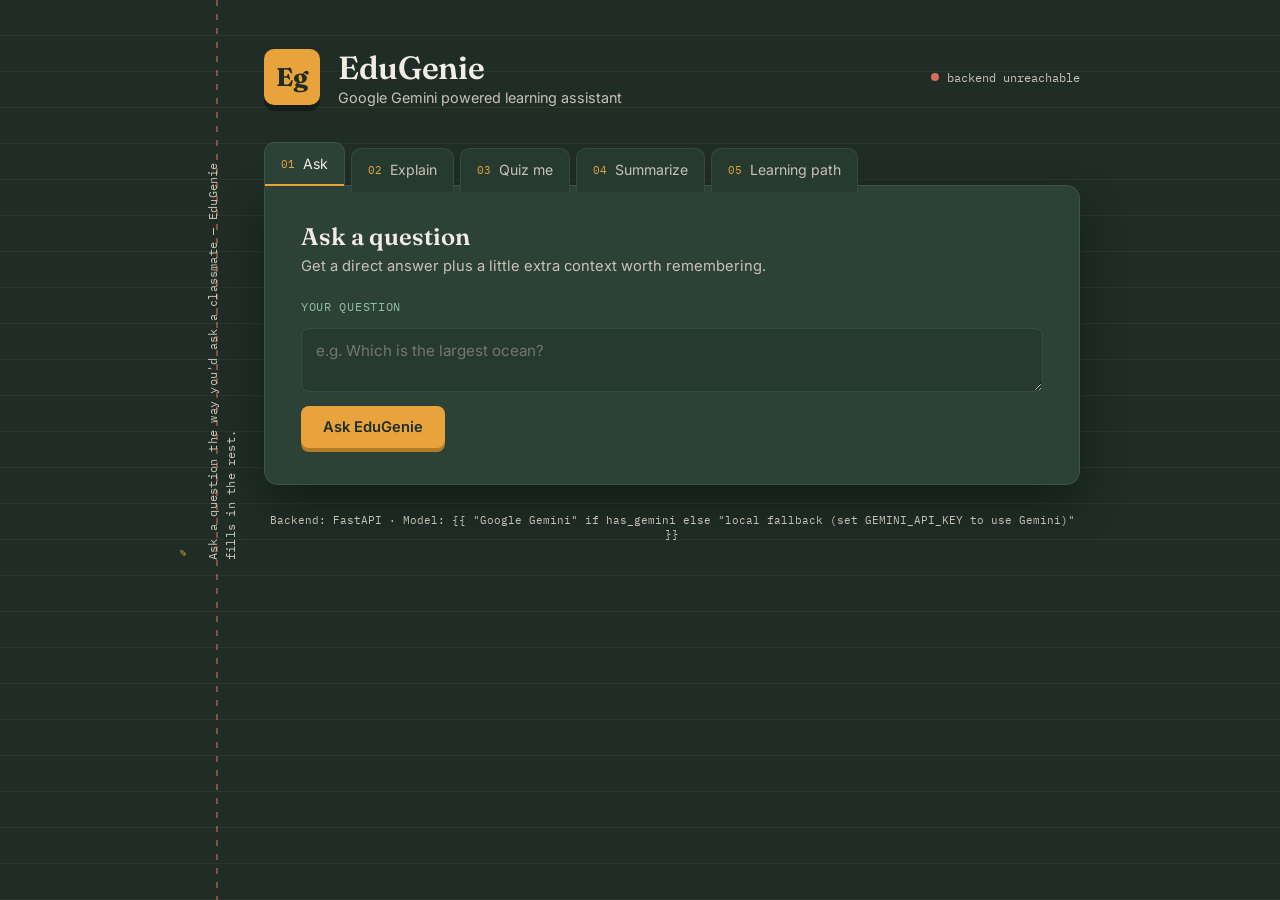
==== templates/index.html @ 2c862228 "Add files via upload" ====
<!DOCTYPE html>
<html lang="en">
<head>
<meta charset="UTF-8">
<meta name="viewport" content="width=device-width, initial-scale=1.0">
<title>EduGenie — Learning Assistant</title>
<link rel="preconnect" href="https://fonts.googleapis.com">
<link href="https://fonts.googleapis.com/css2?family=Fraunces:opsz,wght@9..144,400;9..144,600;9..144,700&family=Inter:wght@400;500;600&family=IBM+Plex+Mono:wght@400;500&display=swap" rel="stylesheet">
<link rel="stylesheet" href="/static/style.css">
</head>
<body>

<div class="notebook">

  <!-- Margin rail: rotating study tips, notebook-margin style -->
  <aside class="margin-rail" aria-hidden="true">
    <div class="margin-rail__spine"></div>
    <div class="margin-rail__note" id="marginNote">
      <span class="margin-rail__pin">✎</span>
      <p>Ask a question the way you'd ask a classmate — EduGenie fills in the rest.</p>
    </div>
  </aside>

  <div class="page">

    <header class="masthead">
      <div class="masthead__mark">Eg</div>
      <div class="masthead__text">
        <h1>EduGenie</h1>
        <p>Google Gemini powered learning assistant</p>
      </div>
      <div class="masthead__status" id="backendStatus">
        <span class="status-dot" id="statusDot"></span>
        <span id="statusLabel">checking backend…</span>
      </div>
    </header>

    <nav class="tabs" role="tablist" aria-label="EduGenie tools">
      <button class="tab" data-panel="ask" role="tab" aria-selected="true">
        <span class="tab__index">01</span>Ask
      </button>
      <button class="tab" data-panel="explain" role="tab" aria-selected="false">
        <span class="tab__index">02</span>Explain
      </button>
      <button class="tab" data-panel="quiz" role="tab" aria-selected="false">
        <span class="tab__index">03</span>Quiz me
      </button>
      <button class="tab" data-panel="summarize" role="tab" aria-selected="false">
        <span class="tab__index">04</span>Summarize
      </button>
      <button class="tab" data-panel="path" role="tab" aria-selected="false">
        <span class="tab__index">05</span>Learning path
      </button>
    </nav>

    <main class="sheet">

      <!-- ASK -->
      <section class="panel is-active" id="panel-ask">
        <h2>Ask a question</h2>
        <p class="panel__hint">Get a direct answer plus a little extra context worth remembering.</p>
        <form id="form-ask" class="form">
          <label for="ask-question">Your question</label>
          <textarea id="ask-question" required placeholder="e.g. Which is the largest ocean?"></textarea>
          <button type="submit" class="btn">Ask EduGenie</button>
        </form>
        <div class="result" id="result-ask" hidden></div>
      </section>

      <!-- EXPLAIN -->
      <section class="panel" id="panel-explain">
        <h2>Explain a concept</h2>
        <p class="panel__hint">Break down a topic in plain language, tuned to your level.</p>
        <form id="form-explain" class="form">
          <label for="explain-concept">Concept</label>
          <input id="explain-concept" type="text" required placeholder="e.g. Pythagoras Theorem">
          <label for="explain-level">Explain it like I'm...</label>
          <select id="explain-level">
            <option value="beginner">Just starting out</option>
            <option value="intermediate">Comfortable with basics</option>
            <option value="advanced">Ready for depth</option>
          </select>
          <button type="submit" class="btn">Explain it</button>
        </form>
        <div class="result" id="result-explain" hidden></div>
      </section>

      <!-- QUIZ -->
      <section class="panel" id="panel-quiz">
        <h2>Generate a quiz</h2>
        <p class="panel__hint">Test yourself. Answers are hidden until you flip the card.</p>
        <form id="form-quiz" class="form">
          <label for="quiz-topic">Topic</label>
          <input id="quiz-topic" type="text" required placeholder="e.g. Pythagoras Theorem">
          <div class="form-row">
            <div>
              <label for="quiz-count">Questions</label>
              <input id="quiz-count" type="number" min="1" max="15" value="5">
            </div>
            <div>
              <label for="quiz-difficulty">Difficulty</label>
              <select id="quiz-difficulty">
                <option value="easy">Easy</option>
                <option value="medium" selected>Medium</option>
                <option value="hard">Hard</option>
              </select>
            </div>
          </div>
          <button type="submit" class="btn">Generate quiz</button>
        </form>
        <div class="result" id="result-quiz" hidden></div>
      </section>

      <!-- SUMMARIZE -->
      <section class="panel" id="panel-summarize">
        <h2>Summarize study material</h2>
        <p class="panel__hint">Paste notes, an article, or a chapter — get the exam-ready version.</p>
        <form id="form-summarize" class="form">
          <label for="summarize-text">Text to summarize</label>
          <textarea id="summarize-text" required rows="8" placeholder="Paste your text here..."></textarea>
          <label for="summarize-length">Summary length</label>
          <select id="summarize-length">
            <option value="short">Short (2-3 sentences)</option>
            <option value="medium" selected>Medium (one paragraph)</option>
            <option value="detailed">Detailed (with key points)</option>
          </select>
          <button type="submit" class="btn">Summarize</button>
        </form>
        <div class="result" id="result-summarize" hidden></div>
      </section>

      <!-- LEARNING PATH -->
      <section class="panel" id="panel-path">
        <h2>Build a learning path</h2>
        <p class="panel__hint">A staged roadmap from where you are to where you want to be.</p>
        <form id="form-path" class="form">
          <label for="path-topic">Topic</label>
          <input id="path-topic" type="text" required placeholder="e.g. SQL">
          <label for="path-level">Current level</label>
          <select id="path-level">
            <option value="beginner">Beginner</option>
            <option value="intermediate">Intermediate</option>
            <option value="advanced">Advanced</option>
          </select>
          <label for="path-goal">Goal (optional)</label>
          <input id="path-goal" type="text" placeholder="e.g. be job-ready for a data analyst role">
          <button type="submit" class="btn">Build my path</button>
        </form>
        <div class="result" id="result-path" hidden></div>
      </section>

    </main>

    <footer class="colophon">
      <span>Backend: FastAPI · Model: {{ "Google Gemini" if has_gemini else "local fallback (set GEMINI_API_KEY to use Gemini)" }}</span>
    </footer>

  </div>
</div>

<template id="tpl-quiz-card">
  <article class="quiz-card">
    <div class="quiz-card__front">
      <span class="quiz-card__num"></span>
      <p class="quiz-card__question"></p>
      <ul class="quiz-card__options"></ul>
      <button type="button" class="btn btn--ghost quiz-card__reveal">Reveal answer</button>
    </div>
    <div class="quiz-card__back" hidden>
      <p class="quiz-card__correct"></p>
      <p class="quiz-card__explanation"></p>
    </div>
  </article>
</template>

<script src="/static/script.js"></script>
</body>
</html>
---- static/style.css ----
/* =========================================================
   EduGenie — "Chalkboard Notebook" design system
   ========================================================= */

:root {
  --bg: #1f2d26;
  --surface: #263a30;
  --surface-raised: #2d4237;
  --chalk: #f1ede4;
  --chalk-dim: #c9c2b4;
  --marigold: #e8a33d;
  --sage: #8fbf9f;
  --clay: #d96c5a;
  --rule-line: rgba(241, 237, 228, 0.09);
  --shadow: rgba(0, 0, 0, 0.35);

  --font-display: "Fraunces", Georgia, serif;
  --font-body: "Inter", system-ui, sans-serif;
  --font-mono: "IBM Plex Mono", "SFMono-Regular", monospace;
}

* { box-sizing: border-box; }

html, body {
  margin: 0;
  padding: 0;
  background: var(--bg);
  color: var(--chalk);
  font-family: var(--font-body);
  min-height: 100vh;
}

body {
  background-image:
    repeating-linear-gradient(
      to bottom,
      transparent,
      transparent 35px,
      var(--rule-line) 36px
    );
}

button { font-family: inherit; }

@media (prefers-reduced-motion: reduce) {
  *, *::before, *::after { animation-duration: 0.01ms !important; transition-duration: 0.01ms !important; }
}

/* ---------- Layout shell ---------- */

.notebook {
  display: grid;
  grid-template-columns: 64px minmax(0, 880px);
  justify-content: center;
  gap: 0;
  max-width: 1100px;
  margin: 0 auto;
  min-height: 100vh;
}

.margin-rail {
  position: relative;
  padding-top: 140px;
}

.margin-rail__spine {
  position: absolute;
  top: 0;
  right: 14px;
  bottom: 0;
  width: 2px;
  background: repeating-linear-gradient(
    to bottom,
    var(--clay) 0,
    var(--clay) 6px,
    transparent 6px,
    transparent 14px
  );
  opacity: 0.55;
}

.margin-rail__note {
  writing-mode: vertical-rl;
  transform: rotate(180deg);
  color: var(--chalk-dim);
  font-family: var(--font-mono);
  font-size: 0.72rem;
  letter-spacing: 0.02em;
  line-height: 1.6;
  max-height: 420px;
  padding-right: 6px;
}

.margin-rail__pin {
  display: inline-block;
  color: var(--marigold);
  margin-bottom: 8px;
}

.page {
  padding: 48px 32px 80px;
  min-width: 0;
}

/* ---------- Masthead ---------- */

.masthead {
  display: flex;
  align-items: center;
  gap: 18px;
  margin-bottom: 36px;
}

.masthead__mark {
  font-family: var(--font-display);
  font-weight: 700;
  font-size: 1.6rem;
  width: 56px;
  height: 56px;
  border-radius: 10px;
  background: var(--marigold);
  color: #1f2d26;
  display: flex;
  align-items: center;
  justify-content: center;
  flex-shrink: 0;
  box-shadow: 0 6px 0 var(--shadow);
}

.masthead__text h1 {
  font-family: var(--font-display);
  font-size: 2rem;
  font-weight: 600;
  margin: 0;
  letter-spacing: -0.01em;
}

.masthead__text p {
  margin: 2px 0 0;
  color: var(--chalk-dim);
  font-size: 0.9rem;
}

.masthead__status {
  margin-left: auto;
  display: flex;
  align-items: center;
  gap: 8px;
  font-family: var(--font-mono);
  font-size: 0.72rem;
  color: var(--chalk-dim);
  white-space: nowrap;
}

.status-dot {
  width: 8px;
  height: 8px;
  border-radius: 50%;
  background: var(--chalk-dim);
  display: inline-block;
}
.status-dot.ok { background: var(--sage); }
.status-dot.warn { background: var(--marigold); }
.status-dot.error { background: var(--clay); }

/* ---------- Tabs (notebook dividers) ---------- */

.tabs {
  display: flex;
  gap: 6px;
  flex-wrap: wrap;
  margin-bottom: -1px;
  position: relative;
  z-index: 1;
}

.tab {
  background: var(--surface);
  color: var(--chalk-dim);
  border: 1px solid var(--rule-line);
  border-bottom: none;
  border-radius: 10px 10px 0 0;
  padding: 12px 16px 14px;
  cursor: pointer;
  font-size: 0.88rem;
  display: flex;
  align-items: center;
  gap: 8px;
  transform: translateY(6px);
  transition: transform 0.15s ease, background 0.15s ease, color 0.15s ease;
}

.tab__index {
  font-family: var(--font-mono);
  font-size: 0.68rem;
  color: var(--marigold);
}

.tab:hover {
  transform: translateY(2px);
  color: var(--chalk);
}

.tab[aria-selected="true"] {
  background: var(--surface-raised);
  color: var(--chalk);
  transform: translateY(0);
  box-shadow: 0 -2px 0 var(--marigold) inset;
}

/* ---------- Sheet (main card) ---------- */

.sheet {
  background: var(--surface-raised);
  border: 1px solid var(--rule-line);
  border-radius: 4px 14px 14px 14px;
  padding: 36px;
  box-shadow: 0 18px 40px var(--shadow);
}

.panel { display: none; animation: fade-in 0.25s ease; }
.panel.is-active { display: block; }

@keyframes fade-in {
  from { opacity: 0; transform: translateY(4px); }
  to { opacity: 1; transform: translateY(0); }
}

.panel h2 {
  font-family: var(--font-display);
  font-weight: 600;
  font-size: 1.5rem;
  margin: 0 0 6px;
}

.panel__hint {
  color: var(--chalk-dim);
  margin: 0 0 24px;
  font-size: 0.92rem;
}

/* ---------- Forms ---------- */

.form {
  display: flex;
  flex-direction: column;
  gap: 14px;
}

.form label {
  font-family: var(--font-mono);
  font-size: 0.72rem;
  text-transform: uppercase;
  letter-spacing: 0.06em;
  color: var(--sage);
}

.form input,
.form textarea,
.form select {
  background: var(--surface);
  border: 1px solid var(--rule-line);
  border-radius: 8px;
  padding: 12px 14px;
  color: var(--chalk);
  font-family: var(--font-body);
  font-size: 0.95rem;
  resize: vertical;
}

.form input:focus,
.form textarea:focus,
.form select:focus {
  outline: 2px solid var(--marigold);
  outline-offset: 1px;
}

.form-row {
  display: grid;
  grid-template-columns: 1fr 1fr;
  gap: 14px;
}

.btn {
  align-self: flex-start;
  background: var(--marigold);
  color: #1f2d26;
  border: none;
  border-radius: 8px;
  padding: 12px 22px;
  font-weight: 600;
  font-size: 0.92rem;
  cursor: pointer;
  box-shadow: 0 4px 0 #b57a24;
  transition: transform 0.1s ease, box-shadow 0.1s ease;
}

.btn:hover { transform: translateY(1px); box-shadow: 0 3px 0 #b57a24; }
.btn:active { transform: translateY(3px); box-shadow: 0 1px 0 #b57a24; }
.btn:disabled { opacity: 0.6; cursor: progress; }

.btn--ghost {
  background: transparent;
  color: var(--sage);
  border: 1px solid var(--sage);
  box-shadow: none;
  padding: 8px 14px;
  font-size: 0.82rem;
}
.btn--ghost:hover { transform: none; background: rgba(143, 191, 159, 0.1); }

/* ---------- Results ---------- */

.result {
  margin-top: 26px;
  padding-top: 22px;
  border-top: 1px dashed var(--rule-line);
}

.result[hidden] { display: none; }

.result.is-loading { color: var(--chalk-dim); font-family: var(--font-mono); font-size: 0.85rem; }
.result.is-error { color: var(--clay); font-family: var(--font-mono); font-size: 0.85rem; }

.result__source {
  display: inline-block;
  margin-top: 14px;
  font-family: var(--font-mono);
  font-size: 0.68rem;
  color: var(--chalk-dim);
  border: 1px solid var(--rule-line);
  border-radius: 4px;
  padding: 3px 8px;
}

.result__text {
  white-space: pre-wrap;
  line-height: 1.65;
  font-size: 0.97rem;
}

/* ---------- Quiz cards ---------- */

.quiz-grid {
  display: flex;
  flex-direction: column;
  gap: 16px;
}

.quiz-card {
  background: var(--surface);
  border: 1px solid var(--rule-line);
  border-radius: 10px;
  padding: 20px;
}

.quiz-card__num {
  font-family: var(--font-mono);
  color: var(--marigold);
  font-size: 0.75rem;
}

.quiz-card__question {
  font-size: 1rem;
  margin: 8px 0 14px;
}

.quiz-card__options {
  list-style: none;
  margin: 0 0 16px;
  padding: 0;
  display: flex;
  flex-direction: column;
  gap: 8px;
}

.quiz-card__options li {
  border: 1px solid var(--rule-line);
  border-radius: 6px;
  padding: 9px 12px;
  font-size: 0.9rem;
  color: var(--chalk-dim);
}

.quiz-card__back {
  margin-top: 10px;
  padding-top: 14px;
  border-top: 1px dashed var(--rule-line);
}

.quiz-card__correct {
  color: var(--sage);
  font-weight: 600;
  margin: 0 0 6px;
}

.quiz-card__explanation {
  color: var(--chalk-dim);
  margin: 0;
  font-size: 0.9rem;
  line-height: 1.55;
}

/* ---------- Learning path ---------- */

.path-stage {
  border-left: 2px solid var(--marigold);
  padding: 4px 0 18px 20px;
  margin-left: 6px;
  position: relative;
}

.path-stage::before {
  content: "";
  position: absolute;
  left: -6px;
  top: 6px;
  width: 10px;
  height: 10px;
  border-radius: 50%;
  background: var(--marigold);
}

.path-stage h3 {
  font-family: var(--font-display);
  font-size: 1.05rem;
  margin: 0 0 6px;
}

.path-stage p {
  margin: 4px 0;
  font-size: 0.88rem;
  color: var(--chalk-dim);
}

.path-stage .tag-list {
  display: flex;
  flex-wrap: wrap;
  gap: 6px;
  margin: 6px 0;
}

.tag {
  font-family: var(--font-mono);
  font-size: 0.7rem;
  background: rgba(143, 191, 159, 0.12);
  color: var(--sage);
  border-radius: 4px;
  padding: 3px 8px;
}

/* ---------- Footer ---------- */

.colophon {
  margin-top: 28px;
  text-align: center;
  font-family: var(--font-mono);
  font-size: 0.7rem;
  color: var(--chalk-dim);
}

/* ---------- Responsive ---------- */

@media (max-width: 720px) {
  .notebook { grid-template-columns: 1fr; }
  .margin-rail { display: none; }
  .page { padding: 28px 16px 60px; }
  .sheet { padding: 22px; }
  .form-row { grid-template-columns: 1fr; }
  .masthead__status { display: none; }
}
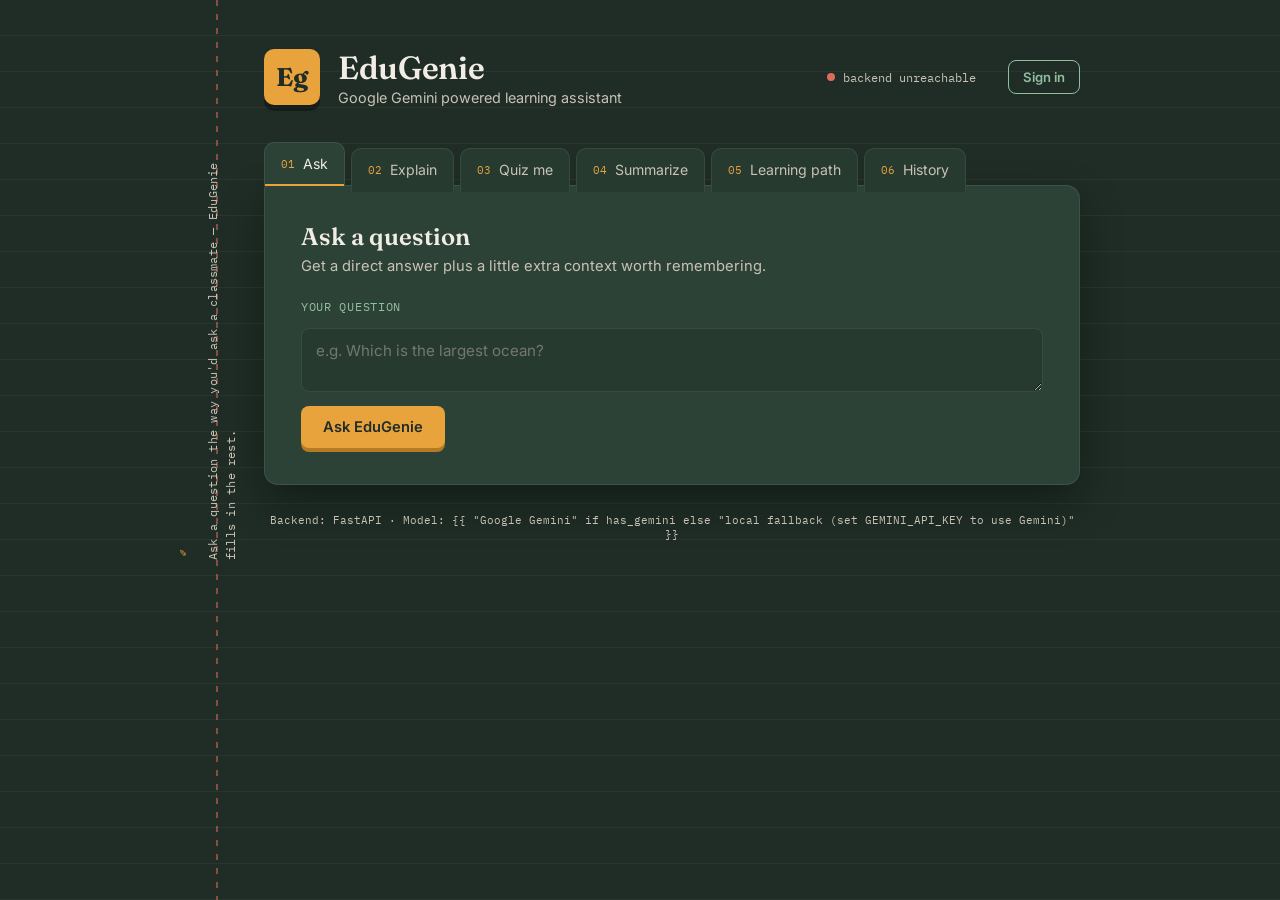
==== commit 4fc5c37f: "Add files via upload" ====
--- a/templates/index.html
+++ b/templates/index.html
@@ -33,6 +33,9 @@
         <span class="status-dot" id="statusDot"></span>
         <span id="statusLabel">checking backend…</span>
       </div>
+      <div class="masthead__account" id="accountArea">
+        <button class="btn btn--ghost" id="btnShowAuth" type="button">Sign in</button>
+      </div>
     </header>
 
     <nav class="tabs" role="tablist" aria-label="EduGenie tools">
@@ -50,6 +53,9 @@
       </button>
       <button class="tab" data-panel="path" role="tab" aria-selected="false">
         <span class="tab__index">05</span>Learning path
+      </button>
+      <button class="tab" data-panel="history" role="tab" aria-selected="false">
+        <span class="tab__index">06</span>History
       </button>
     </nav>
 
@@ -149,6 +155,17 @@
         <div class="result" id="result-path" hidden></div>
       </section>
 
+      <!-- HISTORY -->
+      <section class="panel" id="panel-history">
+        <h2>Your history</h2>
+        <p class="panel__hint">Everything you've asked, explained, quizzed, summarized, or planned — saved to your account.</p>
+        <div id="history-signed-out" class="history-locked" hidden>
+          <p>Sign in to start saving your history.</p>
+          <button class="btn" id="btnHistorySignIn" type="button">Sign in</button>
+        </div>
+        <div id="history-list" class="history-list"></div>
+      </section>
+
     </main>
 
     <footer class="colophon">
@@ -173,6 +190,40 @@
   </article>
 </template>
 
+<!-- AUTH MODAL -->
+<div class="modal-backdrop" id="authModal" hidden>
+  <div class="modal" role="dialog" aria-modal="true" aria-labelledby="authModalTitle">
+    <button class="modal__close" id="authModalClose" type="button" aria-label="Close">&times;</button>
+
+    <div class="modal__tabs">
+      <button class="modal__tab is-active" data-auth="login" type="button">Sign in</button>
+      <button class="modal__tab" data-auth="signup" type="button">Create account</button>
+    </div>
+
+    <h2 id="authModalTitle" class="modal__title">Sign in</h2>
+
+    <form id="form-login" class="form">
+      <label for="login-identifier">Username or email</label>
+      <input id="login-identifier" type="text" required autocomplete="username">
+      <label for="login-password">Password</label>
+      <input id="login-password" type="password" required autocomplete="current-password">
+      <button type="submit" class="btn">Sign in</button>
+    </form>
+
+    <form id="form-signup" class="form" hidden>
+      <label for="signup-username">Username</label>
+      <input id="signup-username" type="text" required minlength="3" autocomplete="username">
+      <label for="signup-email">Email</label>
+      <input id="signup-email" type="email" required autocomplete="email">
+      <label for="signup-password">Password</label>
+      <input id="signup-password" type="password" required minlength="6" autocomplete="new-password">
+      <button type="submit" class="btn">Create account</button>
+    </form>
+
+    <p class="modal__error" id="authError" hidden></p>
+  </div>
+</div>
+
 <script src="/static/script.js"></script>
 </body>
 </html>
--- a/static/style.css
+++ b/static/style.css
@@ -449,6 +449,172 @@
   padding: 3px 8px;
 }
 
+/* ---------- Account area ---------- */
+
+.masthead__account {
+  display: flex;
+  align-items: center;
+  gap: 10px;
+  margin-left: 14px;
+}
+
+.account-chip {
+  display: flex;
+  align-items: center;
+  gap: 10px;
+  font-family: var(--font-mono);
+  font-size: 0.78rem;
+  color: var(--chalk-dim);
+}
+
+.account-chip__name {
+  color: var(--marigold);
+  font-weight: 600;
+}
+
+.account-chip .btn--ghost {
+  padding: 6px 12px;
+  font-size: 0.72rem;
+}
+
+/* ---------- History panel ---------- */
+
+.history-locked {
+  text-align: center;
+  padding: 40px 20px;
+  color: var(--chalk-dim);
+}
+
+.history-locked p {
+  margin-bottom: 16px;
+}
+
+.history-list {
+  display: flex;
+  flex-direction: column;
+  gap: 10px;
+}
+
+.history-item {
+  display: flex;
+  align-items: baseline;
+  gap: 12px;
+  background: var(--surface);
+  border: 1px solid var(--rule-line);
+  border-radius: 8px;
+  padding: 12px 16px;
+}
+
+.history-item__feature {
+  font-family: var(--font-mono);
+  font-size: 0.68rem;
+  color: var(--sage);
+  text-transform: uppercase;
+  letter-spacing: 0.04em;
+  flex-shrink: 0;
+  width: 90px;
+}
+
+.history-item__text {
+  flex: 1;
+  font-size: 0.88rem;
+  color: var(--chalk);
+  overflow: hidden;
+  text-overflow: ellipsis;
+  white-space: nowrap;
+}
+
+.history-item__time {
+  font-family: var(--font-mono);
+  font-size: 0.68rem;
+  color: var(--chalk-dim);
+  flex-shrink: 0;
+}
+
+.history-empty {
+  color: var(--chalk-dim);
+  font-size: 0.9rem;
+  text-align: center;
+  padding: 30px 0;
+}
+
+/* ---------- Auth modal ---------- */
+
+.modal-backdrop {
+  position: fixed;
+  inset: 0;
+  background: rgba(0, 0, 0, 0.55);
+  display: flex;
+  align-items: center;
+  justify-content: center;
+  z-index: 50;
+  padding: 20px;
+}
+
+.modal-backdrop[hidden] { display: none; }
+
+.modal {
+  background: var(--surface-raised);
+  border: 1px solid var(--rule-line);
+  border-radius: 14px;
+  padding: 32px;
+  width: 100%;
+  max-width: 400px;
+  position: relative;
+  box-shadow: 0 24px 60px var(--shadow);
+}
+
+.modal__close {
+  position: absolute;
+  top: 14px;
+  right: 16px;
+  background: none;
+  border: none;
+  color: var(--chalk-dim);
+  font-size: 1.4rem;
+  cursor: pointer;
+  line-height: 1;
+}
+.modal__close:hover { color: var(--chalk); }
+
+.modal__tabs {
+  display: flex;
+  gap: 8px;
+  margin-bottom: 18px;
+}
+
+.modal__tab {
+  flex: 1;
+  background: var(--surface);
+  border: 1px solid var(--rule-line);
+  border-radius: 8px;
+  padding: 8px;
+  color: var(--chalk-dim);
+  font-size: 0.82rem;
+  cursor: pointer;
+}
+
+.modal__tab.is-active {
+  background: var(--marigold);
+  color: #1f2d26;
+  font-weight: 600;
+  border-color: var(--marigold);
+}
+
+.modal__title {
+  font-family: var(--font-display);
+  font-size: 1.3rem;
+  margin: 0 0 18px;
+}
+
+.modal__error {
+  color: var(--clay);
+  font-family: var(--font-mono);
+  font-size: 0.8rem;
+  margin-top: 14px;
+}
+.modal__error[hidden] { display: none; }
+
 /* ---------- Footer ---------- */
 
 .colophon {
@@ -468,4 +634,5 @@
   .sheet { padding: 22px; }
   .form-row { grid-template-columns: 1fr; }
   .masthead__status { display: none; }
-}
+  .masthead__account { margin-left: auto; }
+}
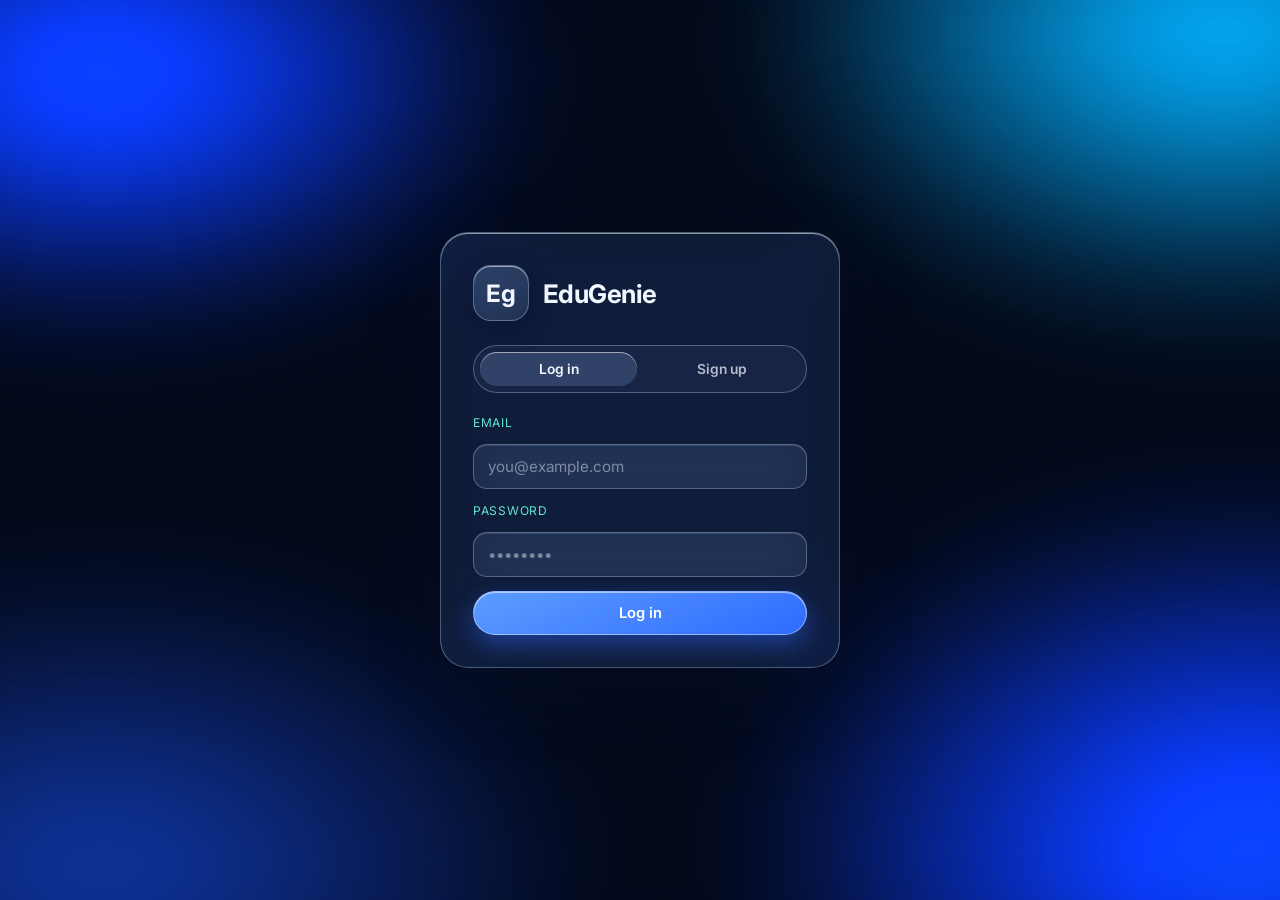
==== commit f9f97e83: "Add files via upload" ====
--- a/templates/index.html
+++ b/templates/index.html
@@ -3,176 +3,183 @@
 <head>
 <meta charset="UTF-8">
 <meta name="viewport" content="width=device-width, initial-scale=1.0">
-<title>EduGenie — Learning Assistant</title>
+<title>EduGenie</title>
 <link rel="preconnect" href="https://fonts.googleapis.com">
-<link href="https://fonts.googleapis.com/css2?family=Fraunces:opsz,wght@9..144,400;9..144,600;9..144,700&family=Inter:wght@400;500;600&family=IBM+Plex+Mono:wght@400;500&display=swap" rel="stylesheet">
+<link href="https://fonts.googleapis.com/css2?family=Inter:wght@400;500;600;700&family=IBM+Plex+Mono:wght@400;500&display=swap" rel="stylesheet">
 <link rel="stylesheet" href="/static/style.css">
 </head>
 <body>
 
-<div class="notebook">
-
-  <!-- Margin rail: rotating study tips, notebook-margin style -->
-  <aside class="margin-rail" aria-hidden="true">
-    <div class="margin-rail__spine"></div>
-    <div class="margin-rail__note" id="marginNote">
-      <span class="margin-rail__pin">✎</span>
-      <p>Ask a question the way you'd ask a classmate — EduGenie fills in the rest.</p>
-    </div>
-  </aside>
-
-  <div class="page">
-
-    <header class="masthead">
+<!-- ============== AUTH SCREEN ============== -->
+<div class="auth" id="authScreen" hidden>
+  <div class="auth__card">
+    <div class="auth__brand">
       <div class="masthead__mark">Eg</div>
-      <div class="masthead__text">
-        <h1>EduGenie</h1>
-        <p>Google Gemini powered learning assistant</p>
-      </div>
-      <div class="masthead__status" id="backendStatus">
-        <span class="status-dot" id="statusDot"></span>
-        <span id="statusLabel">checking backend…</span>
-      </div>
-      <div class="masthead__account" id="accountArea">
-        <button class="btn btn--ghost" id="btnShowAuth" type="button">Sign in</button>
-      </div>
-    </header>
-
-    <nav class="tabs" role="tablist" aria-label="EduGenie tools">
-      <button class="tab" data-panel="ask" role="tab" aria-selected="true">
-        <span class="tab__index">01</span>Ask
-      </button>
-      <button class="tab" data-panel="explain" role="tab" aria-selected="false">
-        <span class="tab__index">02</span>Explain
-      </button>
-      <button class="tab" data-panel="quiz" role="tab" aria-selected="false">
-        <span class="tab__index">03</span>Quiz me
-      </button>
-      <button class="tab" data-panel="summarize" role="tab" aria-selected="false">
-        <span class="tab__index">04</span>Summarize
-      </button>
-      <button class="tab" data-panel="path" role="tab" aria-selected="false">
-        <span class="tab__index">05</span>Learning path
-      </button>
-      <button class="tab" data-panel="history" role="tab" aria-selected="false">
-        <span class="tab__index">06</span>History
-      </button>
-    </nav>
-
-    <main class="sheet">
-
-      <!-- ASK -->
-      <section class="panel is-active" id="panel-ask">
-        <h2>Ask a question</h2>
-        <p class="panel__hint">Get a direct answer plus a little extra context worth remembering.</p>
-        <form id="form-ask" class="form">
-          <label for="ask-question">Your question</label>
-          <textarea id="ask-question" required placeholder="e.g. Which is the largest ocean?"></textarea>
-          <button type="submit" class="btn">Ask EduGenie</button>
-        </form>
-        <div class="result" id="result-ask" hidden></div>
-      </section>
-
-      <!-- EXPLAIN -->
-      <section class="panel" id="panel-explain">
-        <h2>Explain a concept</h2>
-        <p class="panel__hint">Break down a topic in plain language, tuned to your level.</p>
-        <form id="form-explain" class="form">
-          <label for="explain-concept">Concept</label>
-          <input id="explain-concept" type="text" required placeholder="e.g. Pythagoras Theorem">
-          <label for="explain-level">Explain it like I'm...</label>
-          <select id="explain-level">
-            <option value="beginner">Just starting out</option>
-            <option value="intermediate">Comfortable with basics</option>
-            <option value="advanced">Ready for depth</option>
-          </select>
-          <button type="submit" class="btn">Explain it</button>
-        </form>
-        <div class="result" id="result-explain" hidden></div>
-      </section>
-
-      <!-- QUIZ -->
-      <section class="panel" id="panel-quiz">
-        <h2>Generate a quiz</h2>
-        <p class="panel__hint">Test yourself. Answers are hidden until you flip the card.</p>
-        <form id="form-quiz" class="form">
-          <label for="quiz-topic">Topic</label>
-          <input id="quiz-topic" type="text" required placeholder="e.g. Pythagoras Theorem">
-          <div class="form-row">
-            <div>
-              <label for="quiz-count">Questions</label>
-              <input id="quiz-count" type="number" min="1" max="15" value="5">
-            </div>
-            <div>
-              <label for="quiz-difficulty">Difficulty</label>
-              <select id="quiz-difficulty">
-                <option value="easy">Easy</option>
-                <option value="medium" selected>Medium</option>
-                <option value="hard">Hard</option>
-              </select>
-            </div>
+      <h1>EduGenie</h1>
+    </div>
+
+    <div class="auth__tabs" role="tablist">
+      <button class="auth__tab is-active" data-authpanel="login" type="button">Log in</button>
+      <button class="auth__tab" data-authpanel="signup" type="button">Sign up</button>
+    </div>
+
+    <form id="form-login" class="form auth__panel is-active" data-authpanel="login">
+      <label for="login-email">Email</label>
+      <input id="login-email" type="email" required autocomplete="email" placeholder="you@example.com">
+      <label for="login-password">Password</label>
+      <input id="login-password" type="password" required autocomplete="current-password" placeholder="••••••••">
+      <button type="submit" class="btn btn--block">Log in</button>
+      <p class="auth__error" id="login-error" hidden></p>
+    </form>
+
+    <form id="form-signup" class="form auth__panel" data-authpanel="signup" hidden>
+      <label for="signup-name">Name</label>
+      <input id="signup-name" type="text" required autocomplete="name" placeholder="Your name">
+      <label for="signup-email">Email</label>
+      <input id="signup-email" type="email" required autocomplete="email" placeholder="you@example.com">
+      <label for="signup-password">Password</label>
+      <input id="signup-password" type="password" required minlength="6" autocomplete="new-password" placeholder="At least 6 characters">
+      <button type="submit" class="btn btn--block">Create account</button>
+      <p class="auth__error" id="signup-error" hidden></p>
+    </form>
+  </div>
+</div>
+
+<!-- ============== APP SHELL ============== -->
+<div class="page" id="appShell" hidden>
+
+  <header class="masthead">
+    <div class="masthead__mark">Eg</div>
+    <div class="masthead__text">
+      <h1>EduGenie</h1>
+    </div>
+    <div class="masthead__user">
+      <span class="status-dot" id="statusDot"></span>
+      <span class="masthead__username" id="userName"></span>
+      <button class="btn btn--ghost" id="logoutBtn" type="button">Log out</button>
+    </div>
+  </header>
+
+  <nav class="tabs" role="tablist" aria-label="EduGenie tools">
+    <button class="tab" data-panel="ask" role="tab" aria-selected="true">
+      <span class="tab__index">01</span>Ask
+    </button>
+    <button class="tab" data-panel="explain" role="tab" aria-selected="false">
+      <span class="tab__index">02</span>Explain
+    </button>
+    <button class="tab" data-panel="quiz" role="tab" aria-selected="false">
+      <span class="tab__index">03</span>Quiz me
+    </button>
+    <button class="tab" data-panel="summarize" role="tab" aria-selected="false">
+      <span class="tab__index">04</span>Summarize
+    </button>
+    <button class="tab" data-panel="path" role="tab" aria-selected="false">
+      <span class="tab__index">05</span>Learning path
+    </button>
+    <button class="tab" data-panel="history" role="tab" aria-selected="false">
+      <span class="tab__index">06</span>History
+    </button>
+  </nav>
+
+  <main class="sheet">
+
+    <!-- ASK -->
+    <section class="panel is-active" id="panel-ask">
+      <h2>Ask a question</h2>
+      <form id="form-ask" class="form">
+        <label for="ask-question">Your question</label>
+        <textarea id="ask-question" required placeholder="e.g. Which is the largest ocean?"></textarea>
+        <button type="submit" class="btn">Ask EduGenie</button>
+      </form>
+      <div class="result" id="result-ask" hidden></div>
+    </section>
+
+    <!-- EXPLAIN -->
+    <section class="panel" id="panel-explain">
+      <h2>Explain a concept</h2>
+      <form id="form-explain" class="form">
+        <label for="explain-concept">Concept</label>
+        <input id="explain-concept" type="text" required placeholder="e.g. Pythagoras Theorem">
+        <label for="explain-level">Explain it like I'm...</label>
+        <select id="explain-level">
+          <option value="beginner">Just starting out</option>
+          <option value="intermediate">Comfortable with basics</option>
+          <option value="advanced">Ready for depth</option>
+        </select>
+        <button type="submit" class="btn">Explain it</button>
+      </form>
+      <div class="result" id="result-explain" hidden></div>
+    </section>
+
+    <!-- QUIZ -->
+    <section class="panel" id="panel-quiz">
+      <h2>Generate a quiz</h2>
+      <form id="form-quiz" class="form">
+        <label for="quiz-topic">Topic</label>
+        <input id="quiz-topic" type="text" required placeholder="e.g. Pythagoras Theorem">
+        <div class="form-row">
+          <div>
+            <label for="quiz-count">Questions</label>
+            <input id="quiz-count" type="number" min="1" max="15" value="5">
           </div>
-          <button type="submit" class="btn">Generate quiz</button>
-        </form>
-        <div class="result" id="result-quiz" hidden></div>
-      </section>
-
-      <!-- SUMMARIZE -->
-      <section class="panel" id="panel-summarize">
-        <h2>Summarize study material</h2>
-        <p class="panel__hint">Paste notes, an article, or a chapter — get the exam-ready version.</p>
-        <form id="form-summarize" class="form">
-          <label for="summarize-text">Text to summarize</label>
-          <textarea id="summarize-text" required rows="8" placeholder="Paste your text here..."></textarea>
-          <label for="summarize-length">Summary length</label>
-          <select id="summarize-length">
-            <option value="short">Short (2-3 sentences)</option>
-            <option value="medium" selected>Medium (one paragraph)</option>
-            <option value="detailed">Detailed (with key points)</option>
-          </select>
-          <button type="submit" class="btn">Summarize</button>
-        </form>
-        <div class="result" id="result-summarize" hidden></div>
-      </section>
-
-      <!-- LEARNING PATH -->
-      <section class="panel" id="panel-path">
-        <h2>Build a learning path</h2>
-        <p class="panel__hint">A staged roadmap from where you are to where you want to be.</p>
-        <form id="form-path" class="form">
-          <label for="path-topic">Topic</label>
-          <input id="path-topic" type="text" required placeholder="e.g. SQL">
-          <label for="path-level">Current level</label>
-          <select id="path-level">
-            <option value="beginner">Beginner</option>
-            <option value="intermediate">Intermediate</option>
-            <option value="advanced">Advanced</option>
-          </select>
-          <label for="path-goal">Goal (optional)</label>
-          <input id="path-goal" type="text" placeholder="e.g. be job-ready for a data analyst role">
-          <button type="submit" class="btn">Build my path</button>
-        </form>
-        <div class="result" id="result-path" hidden></div>
-      </section>
-
-      <!-- HISTORY -->
-      <section class="panel" id="panel-history">
-        <h2>Your history</h2>
-        <p class="panel__hint">Everything you've asked, explained, quizzed, summarized, or planned — saved to your account.</p>
-        <div id="history-signed-out" class="history-locked" hidden>
-          <p>Sign in to start saving your history.</p>
-          <button class="btn" id="btnHistorySignIn" type="button">Sign in</button>
+          <div>
+            <label for="quiz-difficulty">Difficulty</label>
+            <select id="quiz-difficulty">
+              <option value="easy">Easy</option>
+              <option value="medium" selected>Medium</option>
+              <option value="hard">Hard</option>
+            </select>
+          </div>
         </div>
-        <div id="history-list" class="history-list"></div>
-      </section>
-
-    </main>
-
-    <footer class="colophon">
-      <span>Backend: FastAPI · Model: {{ "Google Gemini" if has_gemini else "local fallback (set GEMINI_API_KEY to use Gemini)" }}</span>
-    </footer>
-
-  </div>
+        <button type="submit" class="btn">Generate quiz</button>
+      </form>
+      <div class="result" id="result-quiz" hidden></div>
+    </section>
+
+    <!-- SUMMARIZE -->
+    <section class="panel" id="panel-summarize">
+      <h2>Summarize study material</h2>
+      <form id="form-summarize" class="form">
+        <label for="summarize-text">Text to summarize</label>
+        <textarea id="summarize-text" required rows="8" placeholder="Paste your text here..."></textarea>
+        <label for="summarize-length">Summary length</label>
+        <select id="summarize-length">
+          <option value="short">Short (2-3 sentences)</option>
+          <option value="medium" selected>Medium (one paragraph)</option>
+          <option value="detailed">Detailed (with key points)</option>
+        </select>
+        <button type="submit" class="btn">Summarize</button>
+      </form>
+      <div class="result" id="result-summarize" hidden></div>
+    </section>
+
+    <!-- LEARNING PATH -->
+    <section class="panel" id="panel-path">
+      <h2>Build a learning path</h2>
+      <form id="form-path" class="form">
+        <label for="path-topic">Topic</label>
+        <input id="path-topic" type="text" required placeholder="e.g. SQL">
+        <label for="path-level">Current level</label>
+        <select id="path-level">
+          <option value="beginner">Beginner</option>
+          <option value="intermediate">Intermediate</option>
+          <option value="advanced">Advanced</option>
+        </select>
+        <label for="path-goal">Goal (optional)</label>
+        <input id="path-goal" type="text" placeholder="e.g. be job-ready for a data analyst role">
+        <button type="submit" class="btn">Build my path</button>
+      </form>
+      <div class="result" id="result-path" hidden></div>
+    </section>
+
+    <!-- HISTORY -->
+    <section class="panel" id="panel-history">
+      <h2>Your history</h2>
+      <div class="history-list" id="historyList"></div>
+    </section>
+
+  </main>
+
 </div>
 
 <template id="tpl-quiz-card">
@@ -190,39 +197,17 @@
   </article>
 </template>
 
-<!-- AUTH MODAL -->
-<div class="modal-backdrop" id="authModal" hidden>
-  <div class="modal" role="dialog" aria-modal="true" aria-labelledby="authModalTitle">
-    <button class="modal__close" id="authModalClose" type="button" aria-label="Close">&times;</button>
-
-    <div class="modal__tabs">
-      <button class="modal__tab is-active" data-auth="login" type="button">Sign in</button>
-      <button class="modal__tab" data-auth="signup" type="button">Create account</button>
-    </div>
-
-    <h2 id="authModalTitle" class="modal__title">Sign in</h2>
-
-    <form id="form-login" class="form">
-      <label for="login-identifier">Username or email</label>
-      <input id="login-identifier" type="text" required autocomplete="username">
-      <label for="login-password">Password</label>
-      <input id="login-password" type="password" required autocomplete="current-password">
-      <button type="submit" class="btn">Sign in</button>
-    </form>
-
-    <form id="form-signup" class="form" hidden>
-      <label for="signup-username">Username</label>
-      <input id="signup-username" type="text" required minlength="3" autocomplete="username">
-      <label for="signup-email">Email</label>
-      <input id="signup-email" type="email" required autocomplete="email">
-      <label for="signup-password">Password</label>
-      <input id="signup-password" type="password" required minlength="6" autocomplete="new-password">
-      <button type="submit" class="btn">Create account</button>
-    </form>
-
-    <p class="modal__error" id="authError" hidden></p>
-  </div>
-</div>
+<template id="tpl-history-item">
+  <article class="history-item">
+    <div class="history-item__head">
+      <span class="tag history-item__tool"></span>
+      <span class="history-item__date"></span>
+      <button type="button" class="history-item__delete" title="Delete">✕</button>
+    </div>
+    <p class="history-item__input"></p>
+    <p class="history-item__result"></p>
+  </article>
+</template>
 
 <script src="/static/script.js"></script>
 </body>
--- a/static/style.css
+++ b/static/style.css
@@ -1,22 +1,35 @@
 /* =========================================================
-   EduGenie — "Chalkboard Notebook" design system
+   EduGenie — "Liquid Glass" design system (blue)
+   Frosted, translucent, layered surfaces over a deep blue
+   ambient background, inspired by iOS/visionOS glass material.
    ========================================================= */
 
 :root {
-  --bg: #1f2d26;
-  --surface: #263a30;
-  --surface-raised: #2d4237;
-  --chalk: #f1ede4;
-  --chalk-dim: #c9c2b4;
-  --marigold: #e8a33d;
-  --sage: #8fbf9f;
-  --clay: #d96c5a;
-  --rule-line: rgba(241, 237, 228, 0.09);
-  --shadow: rgba(0, 0, 0, 0.35);
-
-  --font-display: "Fraunces", Georgia, serif;
-  --font-body: "Inter", system-ui, sans-serif;
-  --font-mono: "IBM Plex Mono", "SFMono-Regular", monospace;
+  --bg-a: #2451ff;
+  --bg-b: #38bdf8;
+  --bg-c: #1e3a8a;
+  --bg-d: #050914;
+
+  --ink: #f3f7ff;
+  --ink-dim: rgba(243, 247, 255, 0.72);
+  --ink-faint: rgba(243, 247, 255, 0.45);
+
+  --glass: rgba(150, 190, 255, 0.10);
+  --glass-strong: rgba(160, 200, 255, 0.18);
+  --glass-border: rgba(200, 225, 255, 0.32);
+  --glass-highlight: rgba(255, 255, 255, 0.55);
+
+  --accent: #5b9dff;
+  --accent-strong: #2f6bff;
+  --sage: #63e6d4;
+  --clay: #ff8a7a;
+  --marigold: #ffc266;
+
+  --blur: 22px;
+
+  --font-body: -apple-system, "SF Pro Text", "Inter", system-ui, sans-serif;
+  --font-display: -apple-system, "SF Pro Display", "Inter", system-ui, sans-serif;
+  --font-mono: "SF Mono", "IBM Plex Mono", ui-monospace, monospace;
 }
 
 * { box-sizing: border-box; }
@@ -24,80 +37,72 @@
 html, body {
   margin: 0;
   padding: 0;
-  background: var(--bg);
-  color: var(--chalk);
+  min-height: 100vh;
+  color: var(--ink);
   font-family: var(--font-body);
-  min-height: 100vh;
-}
+}
+
+/* ---------- Ambient background ---------- */
 
 body {
-  background-image:
-    repeating-linear-gradient(
-      to bottom,
-      transparent,
-      transparent 35px,
-      var(--rule-line) 36px
-    );
+  background: var(--bg-d);
+  position: relative;
+  overflow-x: hidden;
+}
+
+body::before {
+  content: "";
+  position: fixed;
+  inset: -10%;
+  z-index: -1;
+  background:
+    radial-gradient(40% 34% at 15% 15%, var(--bg-a) 0%, transparent 70%),
+    radial-gradient(44% 40% at 88% 10%, var(--bg-b) 0%, transparent 70%),
+    radial-gradient(46% 42% at 15% 90%, var(--bg-c) 0%, transparent 70%),
+    radial-gradient(52% 52% at 90% 88%, var(--bg-a) 0%, transparent 65%),
+    var(--bg-d);
+  filter: blur(60px) saturate(150%);
+  animation: drift 22s ease-in-out infinite alternate;
+}
+
+@keyframes drift {
+  0%   { transform: translate3d(0, 0, 0) scale(1); }
+  100% { transform: translate3d(2%, -2%, 0) scale(1.06); }
 }
 
 button { font-family: inherit; }
 
 @media (prefers-reduced-motion: reduce) {
   *, *::before, *::after { animation-duration: 0.01ms !important; transition-duration: 0.01ms !important; }
+  body::before { animation: none; }
+}
+
+/* ---------- Shared glass material ---------- */
+
+.masthead__mark,
+.tab,
+.sheet,
+.form input,
+.form textarea,
+.form select,
+.btn,
+.result,
+.quiz-card,
+.quiz-card__options li,
+.result__source,
+.tag,
+.auth__card,
+.history-item,
+.masthead__user {
+  backdrop-filter: blur(var(--blur)) saturate(160%);
+  -webkit-backdrop-filter: blur(var(--blur)) saturate(160%);
 }
 
 /* ---------- Layout shell ---------- */
 
-.notebook {
-  display: grid;
-  grid-template-columns: 64px minmax(0, 880px);
-  justify-content: center;
-  gap: 0;
-  max-width: 1100px;
+.page {
+  max-width: 880px;
   margin: 0 auto;
-  min-height: 100vh;
-}
-
-.margin-rail {
-  position: relative;
-  padding-top: 140px;
-}
-
-.margin-rail__spine {
-  position: absolute;
-  top: 0;
-  right: 14px;
-  bottom: 0;
-  width: 2px;
-  background: repeating-linear-gradient(
-    to bottom,
-    var(--clay) 0,
-    var(--clay) 6px,
-    transparent 6px,
-    transparent 14px
-  );
-  opacity: 0.55;
-}
-
-.margin-rail__note {
-  writing-mode: vertical-rl;
-  transform: rotate(180deg);
-  color: var(--chalk-dim);
-  font-family: var(--font-mono);
-  font-size: 0.72rem;
-  letter-spacing: 0.02em;
-  line-height: 1.6;
-  max-height: 420px;
-  padding-right: 6px;
-}
-
-.margin-rail__pin {
-  display: inline-block;
-  color: var(--marigold);
-  margin-bottom: 8px;
-}
-
-.page {
   padding: 48px 32px 80px;
   min-width: 0;
 }
@@ -108,47 +113,48 @@
   display: flex;
   align-items: center;
   gap: 18px;
-  margin-bottom: 36px;
+  margin-bottom: 28px;
 }
 
 .masthead__mark {
   font-family: var(--font-display);
   font-weight: 700;
-  font-size: 1.6rem;
+  font-size: 1.5rem;
   width: 56px;
   height: 56px;
-  border-radius: 10px;
-  background: var(--marigold);
-  color: #1f2d26;
+  border-radius: 18px;
+  background: linear-gradient(155deg, var(--glass-strong), var(--glass));
+  color: var(--ink);
   display: flex;
   align-items: center;
   justify-content: center;
   flex-shrink: 0;
-  box-shadow: 0 6px 0 var(--shadow);
+  border: 1px solid var(--glass-border);
+  box-shadow: 0 8px 24px rgba(5, 15, 40, 0.4), inset 0 1px 0 var(--glass-highlight);
 }
 
 .masthead__text h1 {
   font-family: var(--font-display);
   font-size: 2rem;
-  font-weight: 600;
+  font-weight: 700;
   margin: 0;
-  letter-spacing: -0.01em;
-}
-
-.masthead__text p {
-  margin: 2px 0 0;
-  color: var(--chalk-dim);
-  font-size: 0.9rem;
-}
-
-.masthead__status {
+  letter-spacing: -0.02em;
+}
+
+.masthead__user {
   margin-left: auto;
   display: flex;
   align-items: center;
-  gap: 8px;
-  font-family: var(--font-mono);
-  font-size: 0.72rem;
-  color: var(--chalk-dim);
+  gap: 10px;
+  background: var(--glass);
+  border: 1px solid var(--glass-border);
+  border-radius: 999px;
+  padding: 7px 8px 7px 14px;
+}
+
+.masthead__username {
+  font-size: 0.85rem;
+  color: var(--ink-dim);
   white-space: nowrap;
 }
 
@@ -156,69 +162,83 @@
   width: 8px;
   height: 8px;
   border-radius: 50%;
-  background: var(--chalk-dim);
+  background: var(--ink-faint);
   display: inline-block;
 }
-.status-dot.ok { background: var(--sage); }
-.status-dot.warn { background: var(--marigold); }
-.status-dot.error { background: var(--clay); }
-
-/* ---------- Tabs (notebook dividers) ---------- */
+.status-dot.ok { background: var(--sage); box-shadow: 0 0 8px var(--sage); }
+.status-dot.warn { background: var(--marigold); box-shadow: 0 0 8px var(--marigold); }
+.status-dot.error { background: var(--clay); box-shadow: 0 0 8px var(--clay); }
+
+/* ---------- Tabs (glass segmented control) ---------- */
 
 .tabs {
   display: flex;
   gap: 6px;
   flex-wrap: wrap;
-  margin-bottom: -1px;
+  margin-bottom: 14px;
+  padding: 6px;
+  background: var(--glass);
+  border: 1px solid var(--glass-border);
+  border-radius: 999px;
+  box-shadow: inset 0 1px 0 var(--glass-highlight), 0 6px 20px rgba(5, 15, 40, 0.3);
   position: relative;
   z-index: 1;
 }
 
 .tab {
-  background: var(--surface);
-  color: var(--chalk-dim);
-  border: 1px solid var(--rule-line);
-  border-bottom: none;
-  border-radius: 10px 10px 0 0;
-  padding: 12px 16px 14px;
+  background: transparent;
+  color: var(--ink-dim);
+  border: none;
+  border-radius: 999px;
+  padding: 10px 16px;
   cursor: pointer;
-  font-size: 0.88rem;
+  font-size: 0.86rem;
   display: flex;
   align-items: center;
   gap: 8px;
-  transform: translateY(6px);
-  transition: transform 0.15s ease, background 0.15s ease, color 0.15s ease;
+  transition: background 0.2s ease, color 0.2s ease, box-shadow 0.2s ease;
 }
 
 .tab__index {
   font-family: var(--font-mono);
-  font-size: 0.68rem;
-  color: var(--marigold);
+  font-size: 0.66rem;
+  color: var(--accent);
 }
 
 .tab:hover {
-  transform: translateY(2px);
-  color: var(--chalk);
+  color: var(--ink);
+  background: rgba(150, 190, 255, 0.1);
 }
 
 .tab[aria-selected="true"] {
-  background: var(--surface-raised);
-  color: var(--chalk);
-  transform: translateY(0);
-  box-shadow: 0 -2px 0 var(--marigold) inset;
-}
-
-/* ---------- Sheet (main card) ---------- */
+  background: var(--glass-strong);
+  color: var(--ink);
+  box-shadow: inset 0 1px 0 var(--glass-highlight), 0 4px 14px rgba(5, 15, 40, 0.35);
+}
+.tab[aria-selected="true"] .tab__index { color: var(--ink); }
+
+/* ---------- Sheet (main glass card) ---------- */
 
 .sheet {
-  background: var(--surface-raised);
-  border: 1px solid var(--rule-line);
-  border-radius: 4px 14px 14px 14px;
+  position: relative;
+  background: var(--glass);
+  border: 1px solid var(--glass-border);
+  border-radius: 28px;
   padding: 36px;
-  box-shadow: 0 18px 40px var(--shadow);
-}
-
-.panel { display: none; animation: fade-in 0.25s ease; }
+  box-shadow: 0 24px 60px rgba(5, 15, 40, 0.45), inset 0 1px 0 var(--glass-highlight);
+  overflow: hidden;
+}
+
+.sheet::before {
+  content: "";
+  position: absolute;
+  top: 0; left: 0; right: 0;
+  height: 45%;
+  background: linear-gradient(180deg, rgba(255, 255, 255, 0.14), transparent);
+  pointer-events: none;
+}
+
+.panel { display: none; animation: fade-in 0.3s ease; position: relative; z-index: 1; }
 .panel.is-active { display: block; }
 
 @keyframes fade-in {
@@ -228,15 +248,10 @@
 
 .panel h2 {
   font-family: var(--font-display);
-  font-weight: 600;
+  font-weight: 700;
   font-size: 1.5rem;
-  margin: 0 0 6px;
-}
-
-.panel__hint {
-  color: var(--chalk-dim);
-  margin: 0 0 24px;
-  font-size: 0.92rem;
+  margin: 0 0 20px;
+  letter-spacing: -0.01em;
 }
 
 /* ---------- Forms ---------- */
@@ -248,8 +263,8 @@
 }
 
 .form label {
-  font-family: var(--font-mono);
-  font-size: 0.72rem;
+  font-family: var(--font-body);
+  font-size: 0.75rem;
   text-transform: uppercase;
   letter-spacing: 0.06em;
   color: var(--sage);
@@ -258,21 +273,26 @@
 .form input,
 .form textarea,
 .form select {
-  background: var(--surface);
-  border: 1px solid var(--rule-line);
-  border-radius: 8px;
+  background: rgba(150, 190, 255, 0.08);
+  border: 1px solid var(--glass-border);
+  border-radius: 14px;
   padding: 12px 14px;
-  color: var(--chalk);
+  color: var(--ink);
   font-family: var(--font-body);
   font-size: 0.95rem;
   resize: vertical;
-}
+  box-shadow: inset 0 1px 0 rgba(255, 255, 255, 0.12);
+}
+
+.form input::placeholder,
+.form textarea::placeholder { color: var(--ink-faint); }
 
 .form input:focus,
 .form textarea:focus,
 .form select:focus {
-  outline: 2px solid var(--marigold);
-  outline-offset: 1px;
+  outline: none;
+  border-color: var(--accent);
+  box-shadow: 0 0 0 3px rgba(91, 157, 255, 0.35), inset 0 1px 0 rgba(255, 255, 255, 0.12);
 }
 
 .form-row {
@@ -283,43 +303,47 @@
 
 .btn {
   align-self: flex-start;
-  background: var(--marigold);
-  color: #1f2d26;
-  border: none;
-  border-radius: 8px;
-  padding: 12px 22px;
+  background: linear-gradient(155deg, var(--accent), var(--accent-strong));
+  color: #fff;
+  border: 1px solid rgba(255, 255, 255, 0.4);
+  border-radius: 999px;
+  padding: 12px 24px;
   font-weight: 600;
   font-size: 0.92rem;
   cursor: pointer;
-  box-shadow: 0 4px 0 #b57a24;
-  transition: transform 0.1s ease, box-shadow 0.1s ease;
-}
-
-.btn:hover { transform: translateY(1px); box-shadow: 0 3px 0 #b57a24; }
-.btn:active { transform: translateY(3px); box-shadow: 0 1px 0 #b57a24; }
-.btn:disabled { opacity: 0.6; cursor: progress; }
+  box-shadow: 0 10px 24px rgba(47, 107, 255, 0.45), inset 0 1px 0 rgba(255, 255, 255, 0.5);
+  transition: transform 0.15s ease, box-shadow 0.15s ease, filter 0.15s ease;
+}
+
+.btn:hover { transform: translateY(-1px); filter: brightness(1.08); }
+.btn:active { transform: translateY(1px) scale(0.98); }
+.btn:disabled { opacity: 0.55; cursor: progress; filter: none; }
+
+.btn--block { align-self: stretch; text-align: center; }
 
 .btn--ghost {
-  background: transparent;
-  color: var(--sage);
-  border: 1px solid var(--sage);
-  box-shadow: none;
-  padding: 8px 14px;
+  background: var(--glass);
+  color: var(--ink);
+  border: 1px solid var(--glass-border);
+  box-shadow: inset 0 1px 0 var(--glass-highlight);
+  padding: 8px 16px;
   font-size: 0.82rem;
 }
-.btn--ghost:hover { transform: none; background: rgba(143, 191, 159, 0.1); }
+.btn--ghost:hover { transform: none; background: rgba(150, 190, 255, 0.18); filter: none; }
 
 /* ---------- Results ---------- */
 
 .result {
   margin-top: 26px;
-  padding-top: 22px;
-  border-top: 1px dashed var(--rule-line);
+  padding: 20px;
+  background: rgba(150, 190, 255, 0.06);
+  border: 1px solid var(--glass-border);
+  border-radius: 18px;
 }
 
 .result[hidden] { display: none; }
 
-.result.is-loading { color: var(--chalk-dim); font-family: var(--font-mono); font-size: 0.85rem; }
+.result.is-loading { color: var(--ink-dim); font-family: var(--font-mono); font-size: 0.85rem; }
 .result.is-error { color: var(--clay); font-family: var(--font-mono); font-size: 0.85rem; }
 
 .result__source {
@@ -327,10 +351,10 @@
   margin-top: 14px;
   font-family: var(--font-mono);
   font-size: 0.68rem;
-  color: var(--chalk-dim);
-  border: 1px solid var(--rule-line);
-  border-radius: 4px;
-  padding: 3px 8px;
+  color: var(--ink-dim);
+  border: 1px solid var(--glass-border);
+  border-radius: 999px;
+  padding: 3px 10px;
 }
 
 .result__text {
@@ -348,15 +372,16 @@
 }
 
 .quiz-card {
-  background: var(--surface);
-  border: 1px solid var(--rule-line);
-  border-radius: 10px;
+  background: rgba(150, 190, 255, 0.07);
+  border: 1px solid var(--glass-border);
+  border-radius: 20px;
   padding: 20px;
+  box-shadow: inset 0 1px 0 rgba(255, 255, 255, 0.12);
 }
 
 .quiz-card__num {
   font-family: var(--font-mono);
-  color: var(--marigold);
+  color: var(--accent);
   font-size: 0.75rem;
 }
 
@@ -375,17 +400,18 @@
 }
 
 .quiz-card__options li {
-  border: 1px solid var(--rule-line);
-  border-radius: 6px;
+  border: 1px solid var(--glass-border);
+  background: rgba(150, 190, 255, 0.05);
+  border-radius: 12px;
   padding: 9px 12px;
   font-size: 0.9rem;
-  color: var(--chalk-dim);
+  color: var(--ink-dim);
 }
 
 .quiz-card__back {
   margin-top: 10px;
   padding-top: 14px;
-  border-top: 1px dashed var(--rule-line);
+  border-top: 1px solid var(--glass-border);
 }
 
 .quiz-card__correct {
@@ -395,7 +421,7 @@
 }
 
 .quiz-card__explanation {
-  color: var(--chalk-dim);
+  color: var(--ink-dim);
   margin: 0;
   font-size: 0.9rem;
   line-height: 1.55;
@@ -404,7 +430,7 @@
 /* ---------- Learning path ---------- */
 
 .path-stage {
-  border-left: 2px solid var(--marigold);
+  border-left: 2px solid var(--accent);
   padding: 4px 0 18px 20px;
   margin-left: 6px;
   position: relative;
@@ -418,11 +444,13 @@
   width: 10px;
   height: 10px;
   border-radius: 50%;
-  background: var(--marigold);
+  background: var(--accent);
+  box-shadow: 0 0 10px var(--accent);
 }
 
 .path-stage h3 {
   font-family: var(--font-display);
+  font-weight: 700;
   font-size: 1.05rem;
   margin: 0 0 6px;
 }
@@ -430,7 +458,7 @@
 .path-stage p {
   margin: 4px 0;
   font-size: 0.88rem;
-  color: var(--chalk-dim);
+  color: var(--ink-dim);
 }
 
 .path-stage .tag-list {
@@ -443,196 +471,155 @@
 .tag {
   font-family: var(--font-mono);
   font-size: 0.7rem;
-  background: rgba(143, 191, 159, 0.12);
+  background: rgba(99, 230, 212, 0.14);
   color: var(--sage);
-  border-radius: 4px;
-  padding: 3px 8px;
-}
-
-/* ---------- Account area ---------- */
-
-.masthead__account {
+  border: 1px solid rgba(99, 230, 212, 0.3);
+  border-radius: 999px;
+  padding: 3px 10px;
+}
+
+/* ---------- Auth screen ---------- */
+
+.auth {
+  min-height: 100vh;
+  display: flex;
+  align-items: center;
+  justify-content: center;
+  padding: 24px;
+}
+
+.auth__card {
+  width: 100%;
+  max-width: 400px;
+  background: var(--glass);
+  border: 1px solid var(--glass-border);
+  border-radius: 28px;
+  padding: 32px;
+  box-shadow: 0 24px 60px rgba(5, 15, 40, 0.5), inset 0 1px 0 var(--glass-highlight);
+}
+
+.auth__brand {
+  display: flex;
+  align-items: center;
+  gap: 14px;
+  margin-bottom: 24px;
+}
+
+.auth__brand h1 {
+  font-family: var(--font-display);
+  font-size: 1.6rem;
+  font-weight: 700;
+  margin: 0;
+  letter-spacing: -0.02em;
+}
+
+.auth__tabs {
+  display: flex;
+  gap: 6px;
+  padding: 6px;
+  background: rgba(150, 190, 255, 0.06);
+  border: 1px solid var(--glass-border);
+  border-radius: 999px;
+  margin-bottom: 22px;
+}
+
+.auth__tab {
+  flex: 1;
+  background: transparent;
+  color: var(--ink-dim);
+  border: none;
+  border-radius: 999px;
+  padding: 9px 12px;
+  cursor: pointer;
+  font-size: 0.86rem;
+  font-weight: 600;
+  transition: background 0.2s ease, color 0.2s ease;
+}
+
+.auth__tab.is-active {
+  background: var(--glass-strong);
+  color: var(--ink);
+  box-shadow: inset 0 1px 0 var(--glass-highlight);
+}
+
+.auth__panel { display: none; }
+.auth__panel.is-active { display: flex; }
+
+.auth__error {
+  color: var(--clay);
+  font-size: 0.85rem;
+  margin: 0;
+}
+.auth__error[hidden] { display: none; }
+
+/* ---------- History ---------- */
+
+.history-list {
+  display: flex;
+  flex-direction: column;
+  gap: 14px;
+}
+
+.history-empty {
+  color: var(--ink-dim);
+  font-size: 0.9rem;
+}
+
+.history-item {
+  background: rgba(150, 190, 255, 0.06);
+  border: 1px solid var(--glass-border);
+  border-radius: 18px;
+  padding: 16px 18px;
+}
+
+.history-item__head {
   display: flex;
   align-items: center;
   gap: 10px;
-  margin-left: 14px;
-}
-
-.account-chip {
-  display: flex;
-  align-items: center;
-  gap: 10px;
-  font-family: var(--font-mono);
-  font-size: 0.78rem;
-  color: var(--chalk-dim);
-}
-
-.account-chip__name {
-  color: var(--marigold);
-  font-weight: 600;
-}
-
-.account-chip .btn--ghost {
-  padding: 6px 12px;
-  font-size: 0.72rem;
-}
-
-/* ---------- History panel ---------- */
-
-.history-locked {
-  text-align: center;
-  padding: 40px 20px;
-  color: var(--chalk-dim);
-}
-
-.history-locked p {
-  margin-bottom: 16px;
-}
-
-.history-list {
-  display: flex;
-  flex-direction: column;
-  gap: 10px;
-}
-
-.history-item {
-  display: flex;
-  align-items: baseline;
-  gap: 12px;
-  background: var(--surface);
-  border: 1px solid var(--rule-line);
-  border-radius: 8px;
-  padding: 12px 16px;
-}
-
-.history-item__feature {
-  font-family: var(--font-mono);
-  font-size: 0.68rem;
-  color: var(--sage);
-  text-transform: uppercase;
-  letter-spacing: 0.04em;
-  flex-shrink: 0;
-  width: 90px;
-}
-
-.history-item__text {
-  flex: 1;
-  font-size: 0.88rem;
-  color: var(--chalk);
-  overflow: hidden;
-  text-overflow: ellipsis;
-  white-space: nowrap;
-}
-
-.history-item__time {
-  font-family: var(--font-mono);
-  font-size: 0.68rem;
-  color: var(--chalk-dim);
-  flex-shrink: 0;
-}
-
-.history-empty {
-  color: var(--chalk-dim);
-  font-size: 0.9rem;
-  text-align: center;
-  padding: 30px 0;
-}
-
-/* ---------- Auth modal ---------- */
-
-.modal-backdrop {
-  position: fixed;
-  inset: 0;
-  background: rgba(0, 0, 0, 0.55);
-  display: flex;
-  align-items: center;
-  justify-content: center;
-  z-index: 50;
-  padding: 20px;
-}
-
-.modal-backdrop[hidden] { display: none; }
-
-.modal {
-  background: var(--surface-raised);
-  border: 1px solid var(--rule-line);
-  border-radius: 14px;
-  padding: 32px;
-  width: 100%;
-  max-width: 400px;
-  position: relative;
-  box-shadow: 0 24px 60px var(--shadow);
-}
-
-.modal__close {
-  position: absolute;
-  top: 14px;
-  right: 16px;
-  background: none;
-  border: none;
-  color: var(--chalk-dim);
-  font-size: 1.4rem;
-  cursor: pointer;
-  line-height: 1;
-}
-.modal__close:hover { color: var(--chalk); }
-
-.modal__tabs {
-  display: flex;
-  gap: 8px;
-  margin-bottom: 18px;
-}
-
-.modal__tab {
-  flex: 1;
-  background: var(--surface);
-  border: 1px solid var(--rule-line);
-  border-radius: 8px;
-  padding: 8px;
-  color: var(--chalk-dim);
-  font-size: 0.82rem;
-  cursor: pointer;
-}
-
-.modal__tab.is-active {
-  background: var(--marigold);
-  color: #1f2d26;
-  font-weight: 600;
-  border-color: var(--marigold);
-}
-
-.modal__title {
-  font-family: var(--font-display);
-  font-size: 1.3rem;
-  margin: 0 0 18px;
-}
-
-.modal__error {
-  color: var(--clay);
-  font-family: var(--font-mono);
-  font-size: 0.8rem;
-  margin-top: 14px;
-}
-.modal__error[hidden] { display: none; }
-
-/* ---------- Footer ---------- */
-
-.colophon {
-  margin-top: 28px;
-  text-align: center;
+  margin-bottom: 10px;
+}
+
+.history-item__date {
   font-family: var(--font-mono);
   font-size: 0.7rem;
-  color: var(--chalk-dim);
+  color: var(--ink-faint);
+}
+
+.history-item__delete {
+  margin-left: auto;
+  background: transparent;
+  border: none;
+  color: var(--ink-faint);
+  cursor: pointer;
+  font-size: 0.85rem;
+  padding: 4px 6px;
+  border-radius: 8px;
+}
+.history-item__delete:hover { color: var(--clay); background: rgba(255, 138, 122, 0.12); }
+
+.history-item__input {
+  font-weight: 600;
+  margin: 0 0 6px;
+  font-size: 0.92rem;
+}
+
+.history-item__result {
+  margin: 0;
+  color: var(--ink-dim);
+  font-size: 0.87rem;
+  line-height: 1.5;
+  white-space: pre-wrap;
+  max-height: 120px;
+  overflow-y: auto;
 }
 
 /* ---------- Responsive ---------- */
 
 @media (max-width: 720px) {
-  .notebook { grid-template-columns: 1fr; }
-  .margin-rail { display: none; }
   .page { padding: 28px 16px 60px; }
-  .sheet { padding: 22px; }
+  .sheet { padding: 22px; border-radius: 22px; }
   .form-row { grid-template-columns: 1fr; }
-  .masthead__status { display: none; }
-  .masthead__account { margin-left: auto; }
-}
+  .masthead__username { display: none; }
+  .tabs { border-radius: 22px; }
+  .auth__card { padding: 24px; }
+}
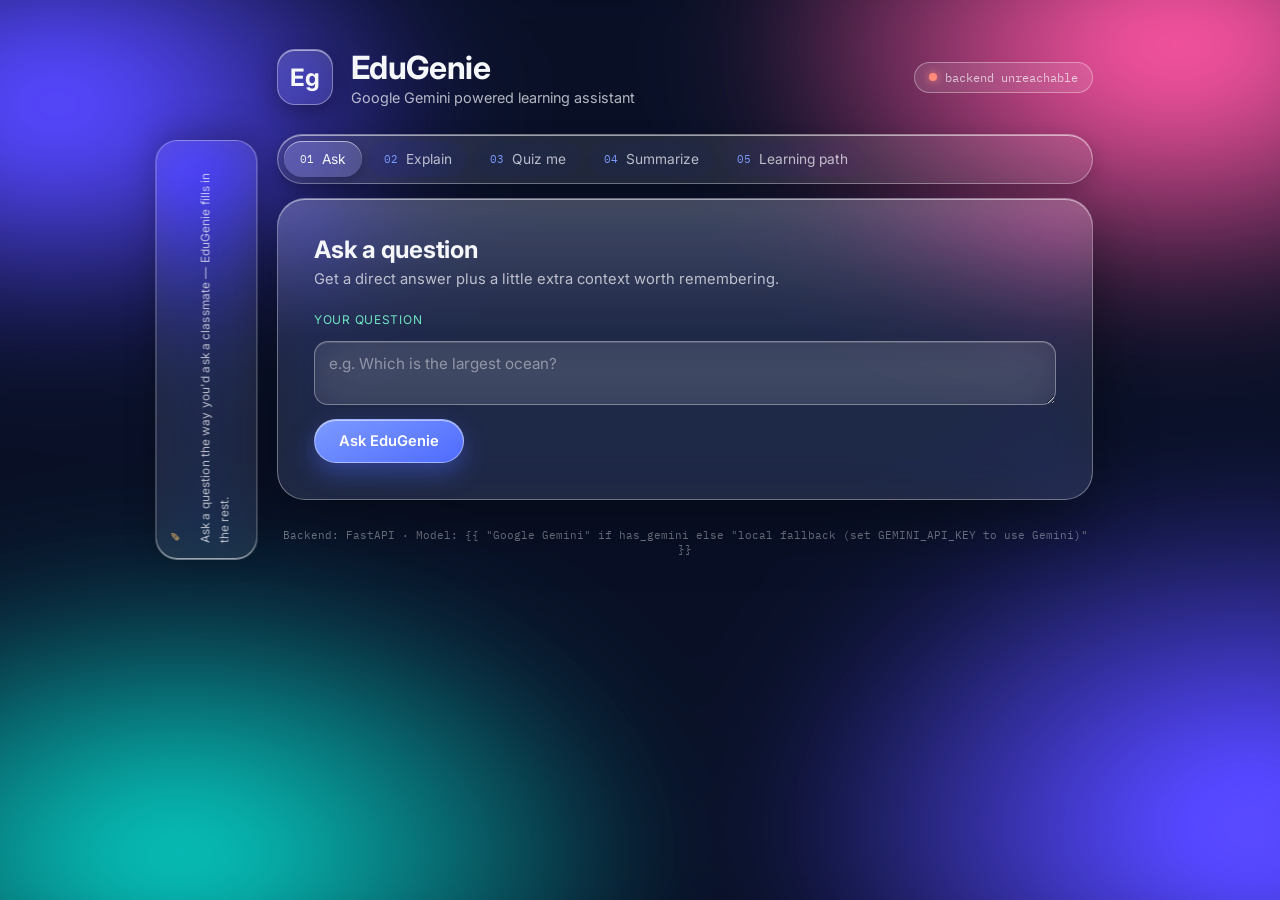
==== commit 835f4383: "Add files via upload" ====
--- a/templates/index.html
+++ b/templates/index.html
@@ -3,183 +3,159 @@
 <head>
 <meta charset="UTF-8">
 <meta name="viewport" content="width=device-width, initial-scale=1.0">
-<title>EduGenie</title>
+<title>EduGenie — Learning Assistant</title>
 <link rel="preconnect" href="https://fonts.googleapis.com">
 <link href="https://fonts.googleapis.com/css2?family=Inter:wght@400;500;600;700&family=IBM+Plex+Mono:wght@400;500&display=swap" rel="stylesheet">
 <link rel="stylesheet" href="/static/style.css">
 </head>
 <body>
 
-<!-- ============== AUTH SCREEN ============== -->
-<div class="auth" id="authScreen" hidden>
-  <div class="auth__card">
-    <div class="auth__brand">
+<div class="notebook">
+
+  <!-- Margin rail: rotating study tips, notebook-margin style -->
+  <aside class="margin-rail" aria-hidden="true">
+    <div class="margin-rail__spine"></div>
+    <div class="margin-rail__note" id="marginNote">
+      <span class="margin-rail__pin">✎</span>
+      <p>Ask a question the way you'd ask a classmate — EduGenie fills in the rest.</p>
+    </div>
+  </aside>
+
+  <div class="page">
+
+    <header class="masthead">
       <div class="masthead__mark">Eg</div>
-      <h1>EduGenie</h1>
-    </div>
+      <div class="masthead__text">
+        <h1>EduGenie</h1>
+        <p>Google Gemini powered learning assistant</p>
+      </div>
+      <div class="masthead__status" id="backendStatus">
+        <span class="status-dot" id="statusDot"></span>
+        <span id="statusLabel">checking backend…</span>
+      </div>
+    </header>
 
-    <div class="auth__tabs" role="tablist">
-      <button class="auth__tab is-active" data-authpanel="login" type="button">Log in</button>
-      <button class="auth__tab" data-authpanel="signup" type="button">Sign up</button>
-    </div>
+    <nav class="tabs" role="tablist" aria-label="EduGenie tools">
+      <button class="tab" data-panel="ask" role="tab" aria-selected="true">
+        <span class="tab__index">01</span>Ask
+      </button>
+      <button class="tab" data-panel="explain" role="tab" aria-selected="false">
+        <span class="tab__index">02</span>Explain
+      </button>
+      <button class="tab" data-panel="quiz" role="tab" aria-selected="false">
+        <span class="tab__index">03</span>Quiz me
+      </button>
+      <button class="tab" data-panel="summarize" role="tab" aria-selected="false">
+        <span class="tab__index">04</span>Summarize
+      </button>
+      <button class="tab" data-panel="path" role="tab" aria-selected="false">
+        <span class="tab__index">05</span>Learning path
+      </button>
+    </nav>
 
-    <form id="form-login" class="form auth__panel is-active" data-authpanel="login">
-      <label for="login-email">Email</label>
-      <input id="login-email" type="email" required autocomplete="email" placeholder="you@example.com">
-      <label for="login-password">Password</label>
-      <input id="login-password" type="password" required autocomplete="current-password" placeholder="••••••••">
-      <button type="submit" class="btn btn--block">Log in</button>
-      <p class="auth__error" id="login-error" hidden></p>
-    </form>
+    <main class="sheet">
 
-    <form id="form-signup" class="form auth__panel" data-authpanel="signup" hidden>
-      <label for="signup-name">Name</label>
-      <input id="signup-name" type="text" required autocomplete="name" placeholder="Your name">
-      <label for="signup-email">Email</label>
-      <input id="signup-email" type="email" required autocomplete="email" placeholder="you@example.com">
-      <label for="signup-password">Password</label>
-      <input id="signup-password" type="password" required minlength="6" autocomplete="new-password" placeholder="At least 6 characters">
-      <button type="submit" class="btn btn--block">Create account</button>
-      <p class="auth__error" id="signup-error" hidden></p>
-    </form>
+      <!-- ASK -->
+      <section class="panel is-active" id="panel-ask">
+        <h2>Ask a question</h2>
+        <p class="panel__hint">Get a direct answer plus a little extra context worth remembering.</p>
+        <form id="form-ask" class="form">
+          <label for="ask-question">Your question</label>
+          <textarea id="ask-question" required placeholder="e.g. Which is the largest ocean?"></textarea>
+          <button type="submit" class="btn">Ask EduGenie</button>
+        </form>
+        <div class="result" id="result-ask" hidden></div>
+      </section>
+
+      <!-- EXPLAIN -->
+      <section class="panel" id="panel-explain">
+        <h2>Explain a concept</h2>
+        <p class="panel__hint">Break down a topic in plain language, tuned to your level.</p>
+        <form id="form-explain" class="form">
+          <label for="explain-concept">Concept</label>
+          <input id="explain-concept" type="text" required placeholder="e.g. Pythagoras Theorem">
+          <label for="explain-level">Explain it like I'm...</label>
+          <select id="explain-level">
+            <option value="beginner">Just starting out</option>
+            <option value="intermediate">Comfortable with basics</option>
+            <option value="advanced">Ready for depth</option>
+          </select>
+          <button type="submit" class="btn">Explain it</button>
+        </form>
+        <div class="result" id="result-explain" hidden></div>
+      </section>
+
+      <!-- QUIZ -->
+      <section class="panel" id="panel-quiz">
+        <h2>Generate a quiz</h2>
+        <p class="panel__hint">Test yourself. Answers are hidden until you flip the card.</p>
+        <form id="form-quiz" class="form">
+          <label for="quiz-topic">Topic</label>
+          <input id="quiz-topic" type="text" required placeholder="e.g. Pythagoras Theorem">
+          <div class="form-row">
+            <div>
+              <label for="quiz-count">Questions</label>
+              <input id="quiz-count" type="number" min="1" max="15" value="5">
+            </div>
+            <div>
+              <label for="quiz-difficulty">Difficulty</label>
+              <select id="quiz-difficulty">
+                <option value="easy">Easy</option>
+                <option value="medium" selected>Medium</option>
+                <option value="hard">Hard</option>
+              </select>
+            </div>
+          </div>
+          <button type="submit" class="btn">Generate quiz</button>
+        </form>
+        <div class="result" id="result-quiz" hidden></div>
+      </section>
+
+      <!-- SUMMARIZE -->
+      <section class="panel" id="panel-summarize">
+        <h2>Summarize study material</h2>
+        <p class="panel__hint">Paste notes, an article, or a chapter — get the exam-ready version.</p>
+        <form id="form-summarize" class="form">
+          <label for="summarize-text">Text to summarize</label>
+          <textarea id="summarize-text" required rows="8" placeholder="Paste your text here..."></textarea>
+          <label for="summarize-length">Summary length</label>
+          <select id="summarize-length">
+            <option value="short">Short (2-3 sentences)</option>
+            <option value="medium" selected>Medium (one paragraph)</option>
+            <option value="detailed">Detailed (with key points)</option>
+          </select>
+          <button type="submit" class="btn">Summarize</button>
+        </form>
+        <div class="result" id="result-summarize" hidden></div>
+      </section>
+
+      <!-- LEARNING PATH -->
+      <section class="panel" id="panel-path">
+        <h2>Build a learning path</h2>
+        <p class="panel__hint">A staged roadmap from where you are to where you want to be.</p>
+        <form id="form-path" class="form">
+          <label for="path-topic">Topic</label>
+          <input id="path-topic" type="text" required placeholder="e.g. SQL">
+          <label for="path-level">Current level</label>
+          <select id="path-level">
+            <option value="beginner">Beginner</option>
+            <option value="intermediate">Intermediate</option>
+            <option value="advanced">Advanced</option>
+          </select>
+          <label for="path-goal">Goal (optional)</label>
+          <input id="path-goal" type="text" placeholder="e.g. be job-ready for a data analyst role">
+          <button type="submit" class="btn">Build my path</button>
+        </form>
+        <div class="result" id="result-path" hidden></div>
+      </section>
+
+    </main>
+
+    <footer class="colophon">
+      <span>Backend: FastAPI · Model: {{ "Google Gemini" if has_gemini else "local fallback (set GEMINI_API_KEY to use Gemini)" }}</span>
+    </footer>
+
   </div>
-</div>
-
-<!-- ============== APP SHELL ============== -->
-<div class="page" id="appShell" hidden>
-
-  <header class="masthead">
-    <div class="masthead__mark">Eg</div>
-    <div class="masthead__text">
-      <h1>EduGenie</h1>
-    </div>
-    <div class="masthead__user">
-      <span class="status-dot" id="statusDot"></span>
-      <span class="masthead__username" id="userName"></span>
-      <button class="btn btn--ghost" id="logoutBtn" type="button">Log out</button>
-    </div>
-  </header>
-
-  <nav class="tabs" role="tablist" aria-label="EduGenie tools">
-    <button class="tab" data-panel="ask" role="tab" aria-selected="true">
-      <span class="tab__index">01</span>Ask
-    </button>
-    <button class="tab" data-panel="explain" role="tab" aria-selected="false">
-      <span class="tab__index">02</span>Explain
-    </button>
-    <button class="tab" data-panel="quiz" role="tab" aria-selected="false">
-      <span class="tab__index">03</span>Quiz me
-    </button>
-    <button class="tab" data-panel="summarize" role="tab" aria-selected="false">
-      <span class="tab__index">04</span>Summarize
-    </button>
-    <button class="tab" data-panel="path" role="tab" aria-selected="false">
-      <span class="tab__index">05</span>Learning path
-    </button>
-    <button class="tab" data-panel="history" role="tab" aria-selected="false">
-      <span class="tab__index">06</span>History
-    </button>
-  </nav>
-
-  <main class="sheet">
-
-    <!-- ASK -->
-    <section class="panel is-active" id="panel-ask">
-      <h2>Ask a question</h2>
-      <form id="form-ask" class="form">
-        <label for="ask-question">Your question</label>
-        <textarea id="ask-question" required placeholder="e.g. Which is the largest ocean?"></textarea>
-        <button type="submit" class="btn">Ask EduGenie</button>
-      </form>
-      <div class="result" id="result-ask" hidden></div>
-    </section>
-
-    <!-- EXPLAIN -->
-    <section class="panel" id="panel-explain">
-      <h2>Explain a concept</h2>
-      <form id="form-explain" class="form">
-        <label for="explain-concept">Concept</label>
-        <input id="explain-concept" type="text" required placeholder="e.g. Pythagoras Theorem">
-        <label for="explain-level">Explain it like I'm...</label>
-        <select id="explain-level">
-          <option value="beginner">Just starting out</option>
-          <option value="intermediate">Comfortable with basics</option>
-          <option value="advanced">Ready for depth</option>
-        </select>
-        <button type="submit" class="btn">Explain it</button>
-      </form>
-      <div class="result" id="result-explain" hidden></div>
-    </section>
-
-    <!-- QUIZ -->
-    <section class="panel" id="panel-quiz">
-      <h2>Generate a quiz</h2>
-      <form id="form-quiz" class="form">
-        <label for="quiz-topic">Topic</label>
-        <input id="quiz-topic" type="text" required placeholder="e.g. Pythagoras Theorem">
-        <div class="form-row">
-          <div>
-            <label for="quiz-count">Questions</label>
-            <input id="quiz-count" type="number" min="1" max="15" value="5">
-          </div>
-          <div>
-            <label for="quiz-difficulty">Difficulty</label>
-            <select id="quiz-difficulty">
-              <option value="easy">Easy</option>
-              <option value="medium" selected>Medium</option>
-              <option value="hard">Hard</option>
-            </select>
-          </div>
-        </div>
-        <button type="submit" class="btn">Generate quiz</button>
-      </form>
-      <div class="result" id="result-quiz" hidden></div>
-    </section>
-
-    <!-- SUMMARIZE -->
-    <section class="panel" id="panel-summarize">
-      <h2>Summarize study material</h2>
-      <form id="form-summarize" class="form">
-        <label for="summarize-text">Text to summarize</label>
-        <textarea id="summarize-text" required rows="8" placeholder="Paste your text here..."></textarea>
-        <label for="summarize-length">Summary length</label>
-        <select id="summarize-length">
-          <option value="short">Short (2-3 sentences)</option>
-          <option value="medium" selected>Medium (one paragraph)</option>
-          <option value="detailed">Detailed (with key points)</option>
-        </select>
-        <button type="submit" class="btn">Summarize</button>
-      </form>
-      <div class="result" id="result-summarize" hidden></div>
-    </section>
-
-    <!-- LEARNING PATH -->
-    <section class="panel" id="panel-path">
-      <h2>Build a learning path</h2>
-      <form id="form-path" class="form">
-        <label for="path-topic">Topic</label>
-        <input id="path-topic" type="text" required placeholder="e.g. SQL">
-        <label for="path-level">Current level</label>
-        <select id="path-level">
-          <option value="beginner">Beginner</option>
-          <option value="intermediate">Intermediate</option>
-          <option value="advanced">Advanced</option>
-        </select>
-        <label for="path-goal">Goal (optional)</label>
-        <input id="path-goal" type="text" placeholder="e.g. be job-ready for a data analyst role">
-        <button type="submit" class="btn">Build my path</button>
-      </form>
-      <div class="result" id="result-path" hidden></div>
-    </section>
-
-    <!-- HISTORY -->
-    <section class="panel" id="panel-history">
-      <h2>Your history</h2>
-      <div class="history-list" id="historyList"></div>
-    </section>
-
-  </main>
-
 </div>
 
 <template id="tpl-quiz-card">
@@ -197,18 +173,6 @@
   </article>
 </template>
 
-<template id="tpl-history-item">
-  <article class="history-item">
-    <div class="history-item__head">
-      <span class="tag history-item__tool"></span>
-      <span class="history-item__date"></span>
-      <button type="button" class="history-item__delete" title="Delete">✕</button>
-    </div>
-    <p class="history-item__input"></p>
-    <p class="history-item__result"></p>
-  </article>
-</template>
-
 <script src="/static/script.js"></script>
 </body>
 </html>
--- a/static/style.css
+++ b/static/style.css
@@ -1,27 +1,28 @@
 /* =========================================================
-   EduGenie — "Liquid Glass" design system (blue)
-   Frosted, translucent, layered surfaces over a deep blue
-   ambient background, inspired by iOS/visionOS glass material.
+   EduGenie — "Liquid Glass" design system
+   Frosted, translucent, layered surfaces over a soft
+   vibrant background, inspired by Apple's iOS visionOS-era
+   glass material.
    ========================================================= */
 
 :root {
-  --bg-a: #2451ff;
-  --bg-b: #38bdf8;
-  --bg-c: #1e3a8a;
-  --bg-d: #050914;
-
-  --ink: #f3f7ff;
-  --ink-dim: rgba(243, 247, 255, 0.72);
-  --ink-faint: rgba(243, 247, 255, 0.45);
-
-  --glass: rgba(150, 190, 255, 0.10);
-  --glass-strong: rgba(160, 200, 255, 0.18);
-  --glass-border: rgba(200, 225, 255, 0.32);
+  --bg-a: #6a5cff;
+  --bg-b: #ff6fae;
+  --bg-c: #37d3c9;
+  --bg-d: #0b1020;
+
+  --ink: #f5f7fb;
+  --ink-dim: rgba(245, 247, 251, 0.72);
+  --ink-faint: rgba(245, 247, 251, 0.45);
+
+  --glass: rgba(255, 255, 255, 0.10);
+  --glass-strong: rgba(255, 255, 255, 0.16);
+  --glass-border: rgba(255, 255, 255, 0.35);
   --glass-highlight: rgba(255, 255, 255, 0.55);
 
-  --accent: #5b9dff;
-  --accent-strong: #2f6bff;
-  --sage: #63e6d4;
+  --accent: #7c9bff;
+  --accent-strong: #4f6bff;
+  --sage: #6fe3c1;
   --clay: #ff8a7a;
   --marigold: #ffc266;
 
@@ -56,12 +57,12 @@
   inset: -10%;
   z-index: -1;
   background:
-    radial-gradient(40% 34% at 15% 15%, var(--bg-a) 0%, transparent 70%),
-    radial-gradient(44% 40% at 88% 10%, var(--bg-b) 0%, transparent 70%),
-    radial-gradient(46% 42% at 15% 90%, var(--bg-c) 0%, transparent 70%),
-    radial-gradient(52% 52% at 90% 88%, var(--bg-a) 0%, transparent 65%),
+    radial-gradient(38% 32% at 12% 18%, var(--bg-a) 0%, transparent 70%),
+    radial-gradient(42% 38% at 85% 12%, var(--bg-b) 0%, transparent 70%),
+    radial-gradient(46% 40% at 20% 88%, var(--bg-c) 0%, transparent 70%),
+    radial-gradient(50% 50% at 90% 85%, var(--bg-a) 0%, transparent 65%),
     var(--bg-d);
-  filter: blur(60px) saturate(150%);
+  filter: blur(60px) saturate(140%);
   animation: drift 22s ease-in-out infinite alternate;
 }
 
@@ -89,20 +90,55 @@
 .result,
 .quiz-card,
 .quiz-card__options li,
+.margin-rail__note,
 .result__source,
-.tag,
-.auth__card,
-.history-item,
-.masthead__user {
+.tag {
   backdrop-filter: blur(var(--blur)) saturate(160%);
   -webkit-backdrop-filter: blur(var(--blur)) saturate(160%);
 }
 
 /* ---------- Layout shell ---------- */
 
+.notebook {
+  display: grid;
+  grid-template-columns: 90px minmax(0, 880px);
+  justify-content: center;
+  gap: 0;
+  max-width: 1100px;
+  margin: 0 auto;
+  min-height: 100vh;
+}
+
+.margin-rail {
+  position: relative;
+  padding-top: 140px;
+}
+
+.margin-rail__spine { display: none; }
+
+.margin-rail__note {
+  writing-mode: vertical-rl;
+  transform: rotate(180deg);
+  color: var(--ink-dim);
+  font-family: var(--font-body);
+  font-size: 0.74rem;
+  letter-spacing: 0.01em;
+  line-height: 1.6;
+  max-height: 420px;
+  padding: 16px 10px;
+  background: var(--glass);
+  border: 1px solid var(--glass-border);
+  border-radius: 22px;
+  box-shadow: 0 8px 32px rgba(0, 0, 0, 0.25), inset 0 1px 0 var(--glass-highlight);
+}
+
+.margin-rail__pin {
+  display: inline-block;
+  color: var(--marigold);
+  margin-bottom: 8px;
+}
+
 .page {
-  max-width: 880px;
-  margin: 0 auto;
   padding: 48px 32px 80px;
   min-width: 0;
 }
@@ -130,7 +166,7 @@
   justify-content: center;
   flex-shrink: 0;
   border: 1px solid var(--glass-border);
-  box-shadow: 0 8px 24px rgba(5, 15, 40, 0.4), inset 0 1px 0 var(--glass-highlight);
+  box-shadow: 0 8px 24px rgba(0, 0, 0, 0.3), inset 0 1px 0 var(--glass-highlight);
 }
 
 .masthead__text h1 {
@@ -141,21 +177,25 @@
   letter-spacing: -0.02em;
 }
 
-.masthead__user {
+.masthead__text p {
+  margin: 2px 0 0;
+  color: var(--ink-dim);
+  font-size: 0.9rem;
+}
+
+.masthead__status {
   margin-left: auto;
   display: flex;
   align-items: center;
-  gap: 10px;
+  gap: 8px;
+  font-family: var(--font-mono);
+  font-size: 0.72rem;
+  color: var(--ink-dim);
+  white-space: nowrap;
   background: var(--glass);
   border: 1px solid var(--glass-border);
   border-radius: 999px;
-  padding: 7px 8px 7px 14px;
-}
-
-.masthead__username {
-  font-size: 0.85rem;
-  color: var(--ink-dim);
-  white-space: nowrap;
+  padding: 7px 14px;
 }
 
 .status-dot {
@@ -180,7 +220,7 @@
   background: var(--glass);
   border: 1px solid var(--glass-border);
   border-radius: 999px;
-  box-shadow: inset 0 1px 0 var(--glass-highlight), 0 6px 20px rgba(5, 15, 40, 0.3);
+  box-shadow: inset 0 1px 0 var(--glass-highlight), 0 6px 20px rgba(0, 0, 0, 0.2);
   position: relative;
   z-index: 1;
 }
@@ -207,13 +247,13 @@
 
 .tab:hover {
   color: var(--ink);
-  background: rgba(150, 190, 255, 0.1);
+  background: rgba(255, 255, 255, 0.08);
 }
 
 .tab[aria-selected="true"] {
   background: var(--glass-strong);
   color: var(--ink);
-  box-shadow: inset 0 1px 0 var(--glass-highlight), 0 4px 14px rgba(5, 15, 40, 0.35);
+  box-shadow: inset 0 1px 0 var(--glass-highlight), 0 4px 14px rgba(0, 0, 0, 0.25);
 }
 .tab[aria-selected="true"] .tab__index { color: var(--ink); }
 
@@ -225,7 +265,7 @@
   border: 1px solid var(--glass-border);
   border-radius: 28px;
   padding: 36px;
-  box-shadow: 0 24px 60px rgba(5, 15, 40, 0.45), inset 0 1px 0 var(--glass-highlight);
+  box-shadow: 0 24px 60px rgba(0, 0, 0, 0.35), inset 0 1px 0 var(--glass-highlight);
   overflow: hidden;
 }
 
@@ -234,7 +274,7 @@
   position: absolute;
   top: 0; left: 0; right: 0;
   height: 45%;
-  background: linear-gradient(180deg, rgba(255, 255, 255, 0.14), transparent);
+  background: linear-gradient(180deg, rgba(255, 255, 255, 0.16), transparent);
   pointer-events: none;
 }
 
@@ -250,8 +290,14 @@
   font-family: var(--font-display);
   font-weight: 700;
   font-size: 1.5rem;
-  margin: 0 0 20px;
+  margin: 0 0 6px;
   letter-spacing: -0.01em;
+}
+
+.panel__hint {
+  color: var(--ink-dim);
+  margin: 0 0 24px;
+  font-size: 0.92rem;
 }
 
 /* ---------- Forms ---------- */
@@ -273,7 +319,7 @@
 .form input,
 .form textarea,
 .form select {
-  background: rgba(150, 190, 255, 0.08);
+  background: rgba(255, 255, 255, 0.07);
   border: 1px solid var(--glass-border);
   border-radius: 14px;
   padding: 12px 14px;
@@ -281,7 +327,7 @@
   font-family: var(--font-body);
   font-size: 0.95rem;
   resize: vertical;
-  box-shadow: inset 0 1px 0 rgba(255, 255, 255, 0.12);
+  box-shadow: inset 0 1px 0 rgba(255, 255, 255, 0.15);
 }
 
 .form input::placeholder,
@@ -292,7 +338,7 @@
 .form select:focus {
   outline: none;
   border-color: var(--accent);
-  box-shadow: 0 0 0 3px rgba(91, 157, 255, 0.35), inset 0 1px 0 rgba(255, 255, 255, 0.12);
+  box-shadow: 0 0 0 3px rgba(124, 155, 255, 0.35), inset 0 1px 0 rgba(255, 255, 255, 0.15);
 }
 
 .form-row {
@@ -311,7 +357,7 @@
   font-weight: 600;
   font-size: 0.92rem;
   cursor: pointer;
-  box-shadow: 0 10px 24px rgba(47, 107, 255, 0.45), inset 0 1px 0 rgba(255, 255, 255, 0.5);
+  box-shadow: 0 10px 24px rgba(79, 107, 255, 0.4), inset 0 1px 0 rgba(255, 255, 255, 0.5);
   transition: transform 0.15s ease, box-shadow 0.15s ease, filter 0.15s ease;
 }
 
@@ -319,8 +365,6 @@
 .btn:active { transform: translateY(1px) scale(0.98); }
 .btn:disabled { opacity: 0.55; cursor: progress; filter: none; }
 
-.btn--block { align-self: stretch; text-align: center; }
-
 .btn--ghost {
   background: var(--glass);
   color: var(--ink);
@@ -329,14 +373,14 @@
   padding: 8px 16px;
   font-size: 0.82rem;
 }
-.btn--ghost:hover { transform: none; background: rgba(150, 190, 255, 0.18); filter: none; }
+.btn--ghost:hover { transform: none; background: rgba(255, 255, 255, 0.16); filter: none; }
 
 /* ---------- Results ---------- */
 
 .result {
   margin-top: 26px;
   padding: 20px;
-  background: rgba(150, 190, 255, 0.06);
+  background: rgba(255, 255, 255, 0.06);
   border: 1px solid var(--glass-border);
   border-radius: 18px;
 }
@@ -372,11 +416,11 @@
 }
 
 .quiz-card {
-  background: rgba(150, 190, 255, 0.07);
+  background: rgba(255, 255, 255, 0.07);
   border: 1px solid var(--glass-border);
   border-radius: 20px;
   padding: 20px;
-  box-shadow: inset 0 1px 0 rgba(255, 255, 255, 0.12);
+  box-shadow: inset 0 1px 0 rgba(255, 255, 255, 0.15);
 }
 
 .quiz-card__num {
@@ -401,7 +445,7 @@
 
 .quiz-card__options li {
   border: 1px solid var(--glass-border);
-  background: rgba(150, 190, 255, 0.05);
+  background: rgba(255, 255, 255, 0.05);
   border-radius: 12px;
   padding: 9px 12px;
   font-size: 0.9rem;
@@ -471,155 +515,31 @@
 .tag {
   font-family: var(--font-mono);
   font-size: 0.7rem;
-  background: rgba(99, 230, 212, 0.14);
+  background: rgba(111, 227, 193, 0.14);
   color: var(--sage);
-  border: 1px solid rgba(99, 230, 212, 0.3);
+  border: 1px solid rgba(111, 227, 193, 0.3);
   border-radius: 999px;
   padding: 3px 10px;
 }
 
-/* ---------- Auth screen ---------- */
-
-.auth {
-  min-height: 100vh;
-  display: flex;
-  align-items: center;
-  justify-content: center;
-  padding: 24px;
-}
-
-.auth__card {
-  width: 100%;
-  max-width: 400px;
-  background: var(--glass);
-  border: 1px solid var(--glass-border);
-  border-radius: 28px;
-  padding: 32px;
-  box-shadow: 0 24px 60px rgba(5, 15, 40, 0.5), inset 0 1px 0 var(--glass-highlight);
-}
-
-.auth__brand {
-  display: flex;
-  align-items: center;
-  gap: 14px;
-  margin-bottom: 24px;
-}
-
-.auth__brand h1 {
-  font-family: var(--font-display);
-  font-size: 1.6rem;
-  font-weight: 700;
-  margin: 0;
-  letter-spacing: -0.02em;
-}
-
-.auth__tabs {
-  display: flex;
-  gap: 6px;
-  padding: 6px;
-  background: rgba(150, 190, 255, 0.06);
-  border: 1px solid var(--glass-border);
-  border-radius: 999px;
-  margin-bottom: 22px;
-}
-
-.auth__tab {
-  flex: 1;
-  background: transparent;
-  color: var(--ink-dim);
-  border: none;
-  border-radius: 999px;
-  padding: 9px 12px;
-  cursor: pointer;
-  font-size: 0.86rem;
-  font-weight: 600;
-  transition: background 0.2s ease, color 0.2s ease;
-}
-
-.auth__tab.is-active {
-  background: var(--glass-strong);
-  color: var(--ink);
-  box-shadow: inset 0 1px 0 var(--glass-highlight);
-}
-
-.auth__panel { display: none; }
-.auth__panel.is-active { display: flex; }
-
-.auth__error {
-  color: var(--clay);
-  font-size: 0.85rem;
-  margin: 0;
-}
-.auth__error[hidden] { display: none; }
-
-/* ---------- History ---------- */
-
-.history-list {
-  display: flex;
-  flex-direction: column;
-  gap: 14px;
-}
-
-.history-empty {
-  color: var(--ink-dim);
-  font-size: 0.9rem;
-}
-
-.history-item {
-  background: rgba(150, 190, 255, 0.06);
-  border: 1px solid var(--glass-border);
-  border-radius: 18px;
-  padding: 16px 18px;
-}
-
-.history-item__head {
-  display: flex;
-  align-items: center;
-  gap: 10px;
-  margin-bottom: 10px;
-}
-
-.history-item__date {
+/* ---------- Footer ---------- */
+
+.colophon {
+  margin-top: 28px;
+  text-align: center;
   font-family: var(--font-mono);
   font-size: 0.7rem;
   color: var(--ink-faint);
 }
 
-.history-item__delete {
-  margin-left: auto;
-  background: transparent;
-  border: none;
-  color: var(--ink-faint);
-  cursor: pointer;
-  font-size: 0.85rem;
-  padding: 4px 6px;
-  border-radius: 8px;
-}
-.history-item__delete:hover { color: var(--clay); background: rgba(255, 138, 122, 0.12); }
-
-.history-item__input {
-  font-weight: 600;
-  margin: 0 0 6px;
-  font-size: 0.92rem;
-}
-
-.history-item__result {
-  margin: 0;
-  color: var(--ink-dim);
-  font-size: 0.87rem;
-  line-height: 1.5;
-  white-space: pre-wrap;
-  max-height: 120px;
-  overflow-y: auto;
-}
-
 /* ---------- Responsive ---------- */
 
 @media (max-width: 720px) {
+  .notebook { grid-template-columns: 1fr; }
+  .margin-rail { display: none; }
   .page { padding: 28px 16px 60px; }
   .sheet { padding: 22px; border-radius: 22px; }
   .form-row { grid-template-columns: 1fr; }
-  .masthead__username { display: none; }
+  .masthead__status { display: none; }
   .tabs { border-radius: 22px; }
-  .auth__card { padding: 24px; }
-}
+}
